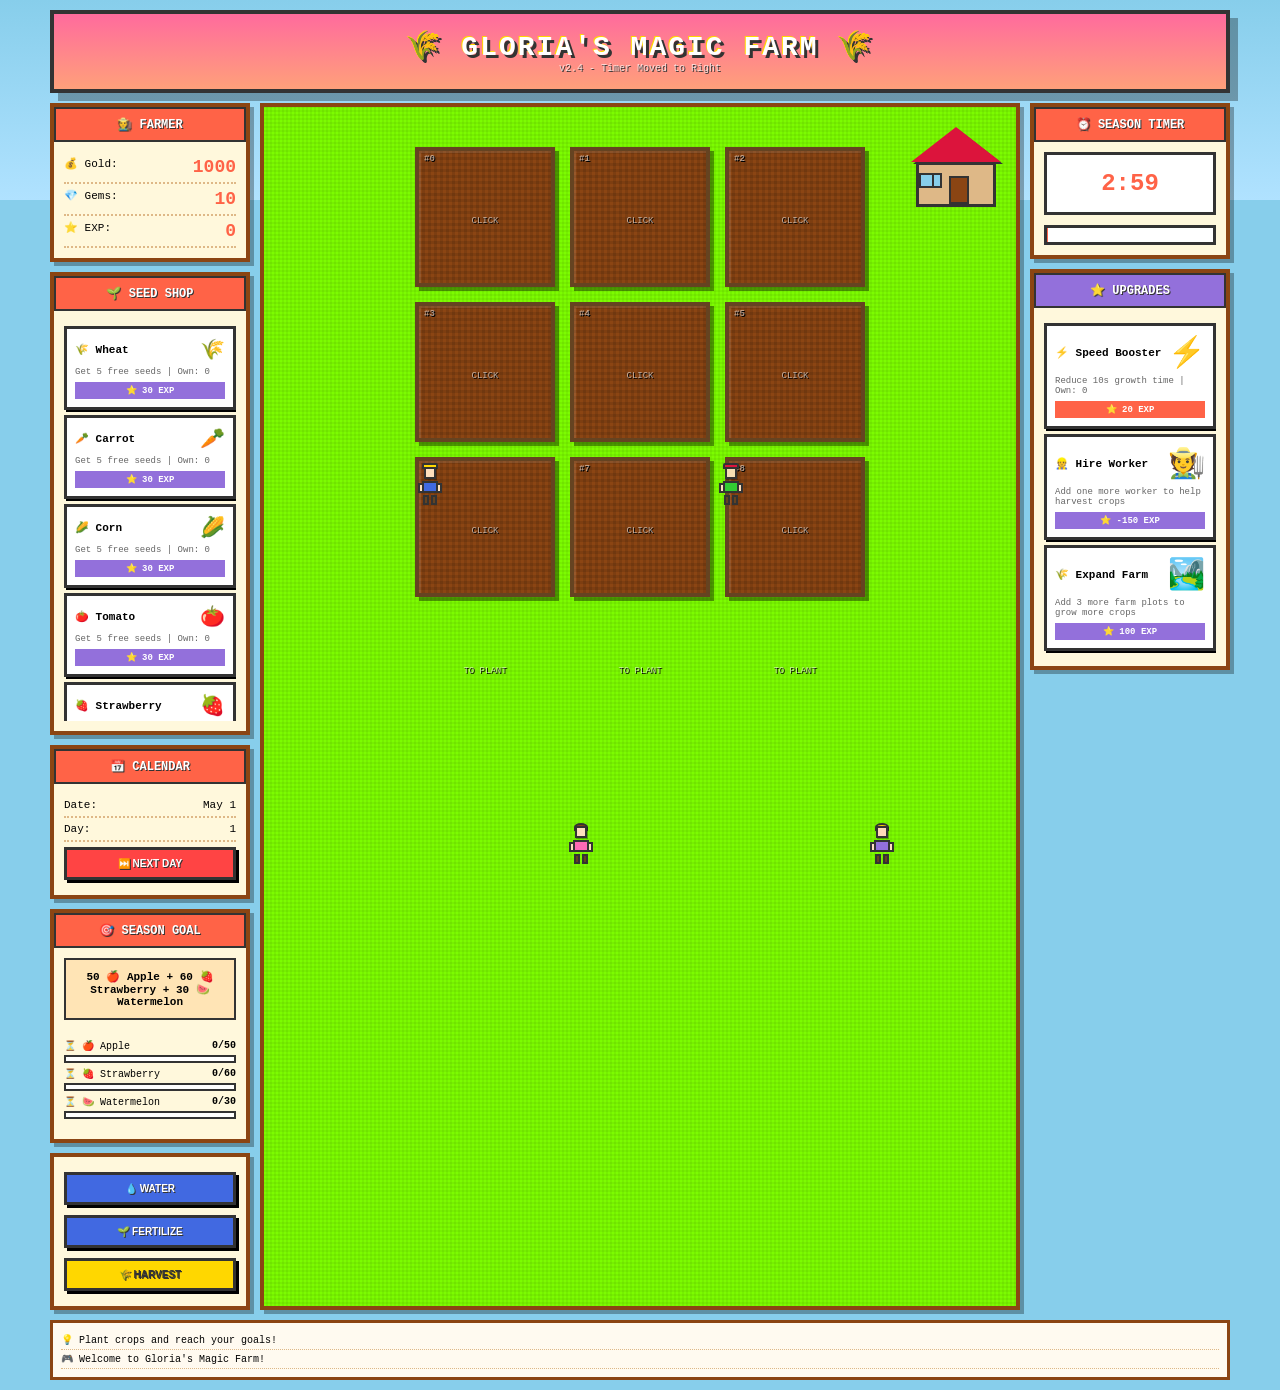
==== kairosoft-style-game.html @ 51089983 "Move Season Timer to right panel" ====
<!DOCTYPE html>
<html lang="en">
<head>
    <meta charset="UTF-8">
    <meta name="viewport" content="width=device-width, initial-scale=1.0">
    <title>Gloria's Magic Farm - Kairosoft Style</title>
    <style>
        * { margin: 0; padding: 0; box-sizing: border-box; }

        body {
            font-family: 'Courier New', monospace;
            background: #87CEEB;
            overflow: hidden;
            image-rendering: pixelated;
            image-rendering: -moz-crisp-edges;
            image-rendering: crisp-edges;
        }

        /* Sky with clouds */
        #sky {
            position: fixed;
            top: 0;
            left: 0;
            width: 100%;
            height: 200px;
            background: linear-gradient(to bottom, #87CEEB 0%, #B0E2FF 100%);
            z-index: -1;
        }

        .cloud {
            position: absolute;
            background: white;
            border-radius: 100px;
            opacity: 0.8;
            animation: float 30s infinite linear;
        }

        .cloud::before, .cloud::after {
            content: '';
            position: absolute;
            background: white;
            border-radius: 100px;
        }

        .cloud1 { width: 80px; height: 30px; top: 30px; left: -100px; }
        .cloud1::before { width: 40px; height: 40px; top: -15px; left: 20px; }
        .cloud1::after { width: 50px; height: 35px; top: -10px; right: 10px; }

        .cloud2 { width: 100px; height: 35px; top: 80px; left: -150px; animation-delay: -15s; }
        .cloud2::before { width: 50px; height: 45px; top: -18px; left: 25px; }
        .cloud2::after { width: 60px; height: 40px; top: -12px; right: 15px; }

        @keyframes float {
            0% { transform: translateX(0); }
            100% { transform: translateX(calc(100vw + 200px)); }
        }

        /* Main container */
        #game {
            max-width: 1200px;
            margin: 0 auto;
            padding: 10px;
            position: relative;
            z-index: 1;
        }

        /* Pixel art header */
        #header {
            background: linear-gradient(to bottom, #FF6B9D 0%, #FFA07A 100%);
            border: 4px solid #333;
            padding: 15px;
            text-align: center;
            box-shadow: 8px 8px 0 rgba(0,0,0,0.3);
            margin-bottom: 10px;
        }

        #header h1 {
            color: white;
            text-shadow: 3px 3px 0 #333, -1px -1px 0 #FFD700;
            font-size: 28px;
            letter-spacing: 2px;
            animation: bounce 2s infinite;
        }

        .version {
            font-size: 10px;
            color: rgba(255,255,255,0.7);
            text-shadow: 1px 1px 0 #333;
        }

        @keyframes bounce {
            0%, 100% { transform: translateY(0); }
            50% { transform: translateY(-5px); }
        }

        /* Main game area */
        #main-area {
            display: grid;
            grid-template-columns: 200px 1fr 200px;
            gap: 10px;
        }

        /* Panels */
        .panel {
            background: #FFF8DC;
            border: 4px solid #8B4513;
            padding: 10px;
            box-shadow: 4px 4px 0 rgba(0,0,0,0.3);
        }

        .panel-title {
            background: #FF6347;
            color: white;
            padding: 8px;
            text-align: center;
            font-weight: bold;
            font-size: 12px;
            border: 2px solid #333;
            margin: -10px -10px 10px -10px;
            text-shadow: 1px 1px 0 #333;
        }

        .stat-line {
            display: flex;
            justify-content: space-between;
            padding: 5px 0;
            border-bottom: 2px dotted #DEB887;
            font-size: 11px;
        }

        .stat-value {
            font-weight: bold;
            color: #FF6347;
        }

        /* Buttons */
        .btn {
            width: 100%;
            padding: 8px;
            margin: 5px 0;
            background: #32CD32;
            border: 3px solid #333;
            color: white;
            font-weight: bold;
            font-size: 10px;
            cursor: pointer;
            box-shadow: 3px 3px 0 #000;
            text-shadow: 1px 1px 0 #333;
        }

        .btn:hover {
            transform: translate(-2px, -2px);
            box-shadow: 5px 5px 0 #000;
        }

        .btn:active {
            transform: translate(2px, 2px);
            box-shadow: 1px 1px 0 #000;
        }

        .btn-red { background: #FF4444; }
        .btn-blue { background: #4169E1; }
        .btn-yellow { background: #FFD700; color: #333; }

        /* Farm area with pixel grass */
        #farm-container {
            background: #7CFC00;
            background-image:
                repeating-linear-gradient(0deg, transparent, transparent 2px, rgba(0,0,0,0.05) 2px, rgba(0,0,0,0.05) 4px),
                repeating-linear-gradient(90deg, transparent, transparent 2px, rgba(0,0,0,0.05) 2px, rgba(0,0,0,0.05) 4px);
            padding: 20px;
            position: relative;
            min-height: 500px;
        }

        /* Farmhouse */
        #farmhouse {
            position: absolute;
            top: 20px;
            right: 20px;
            width: 80px;
            height: 80px;
        }

        .house-roof {
            width: 0;
            height: 0;
            border-left: 45px solid transparent;
            border-right: 45px solid transparent;
            border-bottom: 35px solid #DC143C;
            position: relative;
            left: -5px;
            filter: drop-shadow(2px 2px 0 #333);
        }

        .house-body {
            width: 80px;
            height: 45px;
            background: #DEB887;
            border: 3px solid #333;
            position: relative;
        }

        .house-door {
            width: 20px;
            height: 28px;
            background: #8B4513;
            border: 2px solid #333;
            position: absolute;
            bottom: 0;
            left: 30px;
        }

        .house-window {
            width: 15px;
            height: 15px;
            background: #87CEEB;
            border: 2px solid #333;
            position: absolute;
            top: 8px;
        }

        .house-window:first-of-type { left: 8px; }
        .house-window:last-of-type { right: 8px; }

        /* Character - Pixel art farmer */
        .character {
            position: absolute;
            width: 32px;
            height: 40px;
            transition: all 1.5s ease-in-out;
            z-index: 100;
        }

        .character-body {
            position: relative;
            width: 100%;
            height: 100%;
        }

        /* Head */
        .char-head {
            width: 12px;
            height: 12px;
            background: #FFE0BD;
            border: 2px solid #333;
            position: absolute;
            top: 0;
            left: 10px;
            box-shadow: 1px 1px 0 rgba(0,0,0,0.3);
        }

        /* Hat */
        .char-hat {
            width: 16px;
            height: 6px;
            border: 2px solid #333;
            position: absolute;
            top: -4px;
            left: 8px;
            border-radius: 2px 2px 0 0;
        }

        /* Hair for female characters */
        .char-hair {
            width: 14px;
            height: 8px;
            border: 2px solid #333;
            position: absolute;
            top: -3px;
            left: 9px;
            border-radius: 50% 50% 0 0;
        }

        /* Body */
        .char-torso {
            width: 16px;
            height: 12px;
            border: 2px solid #333;
            position: absolute;
            top: 14px;
            left: 8px;
        }

        /* Arms */
        .char-arm {
            width: 6px;
            height: 10px;
            background: #FFE0BD;
            border: 2px solid #333;
            position: absolute;
            top: 16px;
        }

        .char-arm.left { left: 4px; }
        .char-arm.right { right: 4px; }

        /* Legs */
        .char-leg {
            width: 6px;
            height: 10px;
            background: #654321;
            border: 2px solid #333;
            position: absolute;
            top: 28px;
        }

        .char-leg.left { left: 9px; }
        .char-leg.right { right: 9px; }

        /* Walking animation */
        @keyframes walk {
            0%, 100% { transform: translateY(0); }
            50% { transform: translateY(-2px); }
        }

        .character.walking .char-leg.left {
            animation: walk 0.4s infinite;
        }

        .character.walking .char-leg.right {
            animation: walk 0.4s infinite;
            animation-delay: 0.2s;
        }

        /* Emoji bubble */
        .emoji-bubble {
            position: absolute;
            top: -45px;
            left: 50%;
            transform: translateX(-50%) scale(0);
            background: white;
            border: 3px solid #333;
            border-radius: 50%;
            width: 40px;
            height: 40px;
            display: flex;
            align-items: center;
            justify-content: center;
            font-size: 24px;
            box-shadow: 3px 3px 0 rgba(0,0,0,0.3);
            opacity: 0;
            transition: all 0.3s;
            z-index: 101;
        }

        .emoji-bubble.show {
            transform: translateX(-50%) scale(1);
            opacity: 1;
        }

        /* Bubble tail */
        .emoji-bubble::after {
            content: '';
            position: absolute;
            bottom: -8px;
            left: 50%;
            transform: translateX(-50%);
            width: 0;
            height: 0;
            border-left: 6px solid transparent;
            border-right: 6px solid transparent;
            border-top: 10px solid white;
            filter: drop-shadow(1px 2px 0 #333);
        }

        /* Farm grid */
        #farm-grid {
            display: grid;
            grid-template-columns: repeat(3, 1fr);
            gap: 15px;
            max-width: 450px;
            margin: 0 auto;
            padding-top: 20px;
        }

        /* Plot - pixel art soil */
        .plot {
            width: 140px;
            height: 140px;
            background: #8B4513;
            background-image:
                repeating-linear-gradient(0deg, transparent, transparent 3px, rgba(0,0,0,0.1) 3px, rgba(0,0,0,0.1) 6px),
                repeating-linear-gradient(90deg, transparent, transparent 3px, rgba(0,0,0,0.1) 3px, rgba(0,0,0,0.1) 6px);
            border: 4px solid #654321;
            cursor: pointer;
            position: relative;
            transition: transform 0.2s;
            box-shadow: 4px 4px 0 rgba(0,0,0,0.4), inset 2px 2px 0 rgba(255,255,255,0.1);
        }

        .plot:hover {
            transform: scale(1.05);
            box-shadow: 6px 6px 0 rgba(0,0,0,0.4), inset 2px 2px 0 rgba(255,255,255,0.1);
        }

        .plot.growing {
            background: #6B8E23;
            background-image:
                repeating-linear-gradient(0deg, transparent, transparent 3px, rgba(0,0,0,0.1) 3px, rgba(0,0,0,0.1) 6px),
                repeating-linear-gradient(90deg, transparent, transparent 3px, rgba(0,0,0,0.1) 3px, rgba(0,0,0,0.1) 6px);
        }

        .plot.ready {
            background: #FFD700;
            animation: glow 1s infinite;
        }

        @keyframes glow {
            0%, 100% { box-shadow: 0 0 10px #FFD700, 4px 4px 0 rgba(0,0,0,0.4); }
            50% { box-shadow: 0 0 20px #FFD700, 4px 4px 0 rgba(0,0,0,0.4); }
        }

        .plot-id {
            position: absolute;
            top: 3px;
            left: 5px;
            font-size: 9px;
            color: rgba(255,255,255,0.5);
            font-weight: bold;
            text-shadow: 1px 1px 0 #000;
        }

        .crop {
            position: absolute;
            top: 50%;
            left: 50%;
            transform: translate(-50%, -50%);
            text-align: center;
        }

        .crop-icon {
            font-size: 50px;
            filter: drop-shadow(2px 2px 0 rgba(0,0,0,0.3));
            animation: grow 0.5s;
        }

        @keyframes grow {
            0% { transform: scale(0); }
            100% { transform: scale(1); }
        }

        .crop-name {
            font-size: 10px;
            font-weight: bold;
            color: white;
            text-shadow: 1px 1px 0 #000, -1px -1px 0 #000, 1px -1px 0 #000, -1px 1px 0 #000;
            margin-top: 5px;
        }

        .crop-status {
            font-size: 8px;
            background: rgba(0,0,0,0.7);
            color: white;
            padding: 2px 5px;
            border-radius: 3px;
            margin-top: 3px;
        }

        .timer {
            font-size: 12px;
            font-weight: bold;
            background: #FF6347;
            color: white;
            padding: 5px 8px;
            border-radius: 5px;
            border: 2px solid #333;
            margin-top: 5px;
            text-shadow: 1px 1px 0 #000;
        }

        .timer.ready {
            background: #32CD32;
            animation: pulse 1s infinite;
        }

        @keyframes pulse {
            0%, 100% { transform: scale(1); }
            50% { transform: scale(1.1); }
        }

        .empty-plot {
            font-size: 9px;
            color: rgba(255,255,255,0.6);
            text-align: center;
            line-height: 140px;
            text-shadow: 1px 1px 0 #000;
        }

        /* Shop */
        .shop-item {
            background: white;
            border: 3px solid #333;
            padding: 8px;
            margin: 5px 0;
            cursor: pointer;
            box-shadow: 2px 2px 0 #000;
        }

        .shop-item:hover {
            background: #FFFACD;
            transform: translateX(3px);
        }

        .shop-header {
            display: flex;
            justify-content: space-between;
            align-items: center;
            margin-bottom: 5px;
        }

        .shop-name {
            font-weight: bold;
            font-size: 11px;
        }

        .shop-icon {
            font-size: 20px;
        }

        .shop-info {
            font-size: 9px;
            color: #666;
        }

        .shop-price {
            background: #FF4444;
            color: white;
            padding: 3px 5px;
            text-align: center;
            font-weight: bold;
            font-size: 9px;
            margin-top: 5px;
        }

        /* Progress bar */
        .progress-container {
            margin: 10px 0;
        }

        .progress-bar {
            height: 20px;
            background: white;
            border: 3px solid #333;
            position: relative;
            overflow: hidden;
        }

        .progress-fill {
            height: 100%;
            background: repeating-linear-gradient(
                45deg,
                #32CD32,
                #32CD32 10px,
                #228B22 10px,
                #228B22 20px
            );
            transition: width 0.5s;
            display: flex;
            align-items: center;
            justify-content: center;
            color: white;
            font-weight: bold;
            font-size: 10px;
            text-shadow: 1px 1px 0 #000;
        }

        /* Log */
        #log {
            max-height: 100px;
            overflow-y: auto;
            background: #FFFAF0;
            border: 3px solid #8B4513;
            padding: 8px;
            margin-top: 10px;
            font-size: 10px;
        }

        .log-entry {
            padding: 3px 0;
            border-bottom: 1px dotted #DEB887;
        }

        /* Modal */
        .modal {
            display: none;
            position: fixed;
            top: 0;
            left: 0;
            width: 100%;
            height: 100%;
            background: rgba(0,0,0,0.7);
            z-index: 1000;
        }

        .modal-content {
            position: absolute;
            top: 50%;
            left: 50%;
            transform: translate(-50%, -50%);
            background: #FFF8DC;
            border: 5px solid #333;
            padding: 20px;
            max-width: 400px;
            box-shadow: 10px 10px 0 rgba(0,0,0,0.5);
        }

        .modal-header {
            background: #FF6347;
            color: white;
            padding: 10px;
            text-align: center;
            font-weight: bold;
            border: 2px solid #333;
            margin: -20px -20px 15px -20px;
        }

        .close {
            float: right;
            font-size: 24px;
            font-weight: bold;
            cursor: pointer;
            color: white;
        }

        @media (max-width: 1000px) {
            #main-area { grid-template-columns: 1fr; }
            .plot { width: 100px; height: 100px; }
        }

        /* Season Summary Modal */
        #season-summary {
            display: none;
            position: fixed;
            top: 0;
            left: 0;
            width: 100%;
            height: 100%;
            background: rgba(0, 0, 0, 0.9);
            z-index: 2000;
            justify-content: center;
            align-items: center;
        }

        #season-summary.show {
            display: flex;
        }

        .summary-content {
            background: linear-gradient(135deg, #667eea 0%, #764ba2 100%);
            border: 6px solid #FFD700;
            border-radius: 20px;
            padding: 40px;
            max-width: 600px;
            width: 90%;
            box-shadow: 0 20px 60px rgba(0,0,0,0.5);
            animation: slideIn 0.5s ease-out;
        }

        @keyframes slideIn {
            from { transform: translateY(-100px); opacity: 0; }
            to { transform: translateY(0); opacity: 1; }
        }

        .summary-title {
            text-align: center;
            font-size: 32px;
            font-weight: bold;
            color: #FFD700;
            margin-bottom: 20px;
            text-shadow: 3px 3px 0 #000;
            animation: bounce 1s infinite;
        }

        .celebration {
            display: flex;
            justify-content: center;
            align-items: flex-end;
            gap: 80px;
            margin: 30px 0;
            position: relative;
        }

        /* Pixel art workers high-fiving */
        .worker {
            position: relative;
            width: 60px;
            height: 80px;
        }

        .worker-head {
            width: 24px;
            height: 24px;
            background: #FFE0BD;
            border: 3px solid #333;
            position: absolute;
            top: 0;
            left: 18px;
            box-shadow: 2px 2px 0 rgba(0,0,0,0.3);
        }

        .worker-hat {
            width: 30px;
            height: 12px;
            border: 3px solid #333;
            position: absolute;
            top: -8px;
            left: 15px;
            border-radius: 3px 3px 0 0;
        }

        .worker.left .worker-hat { background: #4169E1; }
        .worker.right .worker-hat { background: #FF69B4; }

        .worker-body {
            width: 30px;
            height: 24px;
            border: 3px solid #333;
            position: absolute;
            top: 27px;
            left: 15px;
        }

        .worker.left .worker-body { background: #4169E1; }
        .worker.right .worker-body { background: #FF69B4; }

        .worker-arm {
            width: 12px;
            height: 20px;
            background: #FFE0BD;
            border: 3px solid #333;
            position: absolute;
            top: 30px;
        }

        .worker.left .worker-arm {
            left: 45px;
            transform: rotate(-45deg);
            transform-origin: top left;
        }

        .worker.right .worker-arm {
            right: 45px;
            transform: rotate(45deg);
            transform-origin: top right;
        }

        .worker-hand {
            width: 15px;
            height: 15px;
            background: #FFE0BD;
            border: 3px solid #333;
            border-radius: 50%;
            position: absolute;
            top: 20px;
        }

        .worker.left .worker-hand { right: -5px; }
        .worker.right .worker-hand { left: -5px; }

        .worker-legs {
            width: 12px;
            height: 20px;
            background: #654321;
            border: 3px solid #333;
            position: absolute;
            top: 54px;
        }

        .worker.left .worker-legs:nth-of-type(2) { left: 18px; }
        .worker.left .worker-legs:nth-of-type(3) { left: 30px; }
        .worker.right .worker-legs:nth-of-type(2) { right: 18px; }
        .worker.right .worker-legs:nth-of-type(3) { right: 30px; }

        /* High-five spark */
        .highfive-spark {
            position: absolute;
            top: 15px;
            left: 50%;
            transform: translateX(-50%);
            font-size: 40px;
            animation: sparkle 0.5s infinite;
        }

        @keyframes sparkle {
            0%, 100% { transform: translateX(-50%) scale(1); opacity: 1; }
            50% { transform: translateX(-50%) scale(1.3); opacity: 0.7; }
        }

        .summary-stats {
            background: rgba(255, 255, 255, 0.95);
            border: 4px solid #333;
            border-radius: 10px;
            padding: 20px;
            margin: 20px 0;
        }

        .stat-item {
            display: flex;
            justify-content: space-between;
            align-items: center;
            padding: 10px;
            margin: 5px 0;
            background: #FFF8DC;
            border: 3px solid #333;
            border-radius: 5px;
            font-weight: bold;
        }

        .stat-label {
            font-size: 14px;
            color: #333;
        }

        .stat-value {
            font-size: 18px;
            color: #FF6347;
        }

        .rest-timer {
            text-align: center;
            font-size: 24px;
            font-weight: bold;
            color: #FFD700;
            margin-top: 20px;
            text-shadow: 2px 2px 0 #000;
        }

        .continue-btn {
            width: 100%;
            padding: 15px;
            margin-top: 20px;
            background: linear-gradient(to bottom, #32CD32, #228B22);
            border: 4px solid #333;
            border-radius: 10px;
            color: white;
            font-size: 18px;
            font-weight: bold;
            cursor: pointer;
            text-shadow: 2px 2px 0 #000;
            box-shadow: 0 5px 0 #000;
        }

        .continue-btn:hover {
            transform: translateY(-2px);
            box-shadow: 0 7px 0 #000;
        }

        .continue-btn:active {
            transform: translateY(2px);
            box-shadow: 0 3px 0 #000;
        }
    </style>
</head>
<body>
    <div id="sky">
        <div class="cloud cloud1"></div>
        <div class="cloud cloud2"></div>
    </div>

    <div id="game">
        <div id="header">
            <h1>🌾 GLORIA'S MAGIC FARM 🌾</h1>
            <div class="version">v2.4 - Timer Moved to Right</div>
        </div>

        <div id="main-area">
            <!-- Left Panel -->
            <div>
                <div class="panel">
                    <div class="panel-title">🧑‍🌾 FARMER</div>
                    <div class="stat-line">
                        <span>💰 Gold:</span>
                        <span class="stat-value" id="gold">1000</span>
                    </div>
                    <div class="stat-line">
                        <span>💎 Gems:</span>
                        <span class="stat-value" id="gems">10</span>
                    </div>
                    <div class="stat-line">
                        <span>⭐ EXP:</span>
                        <span class="stat-value" id="exp">0</span>
                    </div>
                </div>

                <div class="panel" style="margin-top:10px;">
                    <div class="panel-title">🌱 SEED SHOP</div>
                    <div id="seed-shop" style="max-height:400px;overflow-y:auto;"></div>
                </div>

                <div class="panel" style="margin-top:10px;">
                    <div class="panel-title">📅 CALENDAR</div>
                    <div class="stat-line">
                        <span>Date:</span>
                        <span id="date">May 1</span>
                    </div>
                    <div class="stat-line">
                        <span>Day:</span>
                        <span id="day">1</span>
                    </div>
                    <button class="btn btn-red" onclick="game.nextDay()">⏭️ NEXT DAY</button>
                </div>

                <div class="panel" style="margin-top:10px;">
                    <div class="panel-title">🎯 SEASON GOAL</div>
                    <div id="goal-text" style="text-align:center;padding:10px;font-weight:bold;font-size:11px;background:#FFE4B5;border:2px solid #333;margin-bottom:10px;">
                        Loading...
                    </div>
                    <div id="progress-details" style="padding:5px 0;">
                        <!-- Progress bars will be inserted here -->
                    </div>
                </div>

                <div class="panel" style="margin-top:10px;">
                    <button class="btn btn-blue" onclick="game.waterAll()">💧 WATER</button>
                    <button class="btn btn-blue" onclick="game.fertAll()">🌱 FERTILIZE</button>
                    <button class="btn btn-yellow" onclick="game.harvestAll()">🌾 HARVEST</button>
                </div>
            </div>

            <!-- Farm Area -->
            <div class="panel" id="farm-container">
                <div id="farmhouse">
                    <div class="house-roof"></div>
                    <div class="house-body">
                        <div class="house-window"></div>
                        <div class="house-window"></div>
                        <div class="house-door"></div>
                    </div>
                </div>

                <!-- Characters (4 farmers) -->
                <div id="characters-container"></div>

                <div id="farm-grid"></div>
            </div>

            <!-- Right Panel - Timer & Upgrades -->
            <div>
                <div class="panel">
                    <div class="panel-title">⏰ SEASON TIMER</div>
                    <div style="text-align:center;padding:15px;font-size:24px;font-weight:bold;color:#FF6347;background:white;border:3px solid #333;margin-bottom:10px;">
                        <span id="season-timer">3:00</span>
                    </div>
                    <div class="progress-bar">
                        <div class="progress-fill" id="season-progress-bar" style="width:0%;background:#FF6347;"></div>
                    </div>
                </div>

                <div class="panel" style="margin-top:10px;">
                    <div class="panel-title" style="background:#9370DB;">⭐ UPGRADES</div>
                    <div id="shop" style="max-height:600px;overflow-y:auto;"></div>
                </div>
            </div>
        </div>

        <div id="log"></div>
    </div>

    <!-- Modal -->
    <div id="modal" class="modal">
        <div class="modal-content">
            <div class="modal-header">
                <span class="close" onclick="closeModal()">&times;</span>
                <span id="modal-title">PLOT</span>
            </div>
            <div id="modal-body"></div>
        </div>
    </div>

    <!-- Season Summary -->
    <div id="season-summary">
        <div class="summary-content">
            <div class="summary-title" id="summary-title">🎉 SEASON COMPLETE! 🎉</div>

            <div class="celebration">
                <!-- Left Worker -->
                <div class="worker left">
                    <div class="worker-hat"></div>
                    <div class="worker-head"></div>
                    <div class="worker-body"></div>
                    <div class="worker-arm">
                        <div class="worker-hand"></div>
                    </div>
                    <div class="worker-legs"></div>
                    <div class="worker-legs"></div>
                </div>

                <!-- High-five spark -->
                <div class="highfive-spark">✨</div>

                <!-- Right Worker -->
                <div class="worker right">
                    <div class="worker-hat"></div>
                    <div class="worker-head"></div>
                    <div class="worker-body"></div>
                    <div class="worker-arm">
                        <div class="worker-hand"></div>
                    </div>
                    <div class="worker-legs"></div>
                    <div class="worker-legs"></div>
                </div>
            </div>

            <div class="summary-stats" id="summary-stats">
                <!-- Stats will be inserted here -->
            </div>

            <div class="rest-timer" id="rest-timer">
                Next season starts in: 30s
            </div>

            <button class="continue-btn" onclick="game.skipRest()">
                ⏩ START NEXT SEASON NOW
            </button>
        </div>
    </div>

    <script>
// Crops: type can be 'grain' (10s) or 'fruit' (15s)
const CROPS={
    Wheat:{name:"Wheat",icon:"🌾",price:10,time:10,yield:30,sell:5,type:"grain"},
    Carrot:{name:"Carrot",icon:"🥕",price:15,time:10,yield:20,sell:8,type:"grain"},
    Corn:{name:"Corn",icon:"🌽",price:20,time:10,yield:25,sell:10,type:"grain"},
    Tomato:{name:"Tomato",icon:"🍅",price:30,time:15,yield:10,sell:15,type:"fruit"},
    Strawberry:{name:"Strawberry",icon:"🍓",price:50,time:15,yield:15,sell:20,type:"fruit"},
    Watermelon:{name:"Watermelon",icon:"🍉",price:80,time:15,yield:8,sell:30,type:"fruit"},
    Apple:{name:"Apple",icon:"🍎",price:60,time:15,yield:12,sell:25,type:"fruit"},
    Pumpkin:{name:"Pumpkin",icon:"🎃",price:100,time:15,yield:5,sell:40,type:"fruit"}
};

const EMOJIS = ['😊', '🤔', '😴', '💪', '❤️', '💰', '🌾', '💦', '🎉', '✨', '🌟', '🌈'];

// Character configurations: [name, gender, shirt color, hat/hair color, hat/hair type]
const CHARACTERS = [
    {name: 'Tom', gender: 'male', shirt: '#4169E1', hat: '#FFD700', skin: '#FFE0BD'},
    {name: 'Lisa', gender: 'female', shirt: '#FF69B4', hair: '#8B4513', skin: '#FFE0BD'},
    {name: 'Bob', gender: 'male', shirt: '#32CD32', hat: '#DC143C', skin: '#F5DEB3'},
    {name: 'Anna', gender: 'female', shirt: '#9370DB', hair: '#FFD700', skin: '#FFDAB9'}
];

// Season goals - multi-crop combinations
const SEASON_GOALS = [
    // Easy goals (1-2 crops)
    {
        requirements: [
            {crop: 'Wheat', amount: 100}
        ],
        reward_gold: 500, reward_gems: 5
    },
    {
        requirements: [
            {crop: 'Carrot', amount: 80},
            {crop: 'Wheat', amount: 30}
        ],
        reward_gold: 700, reward_gems: 7
    },
    {
        requirements: [
            {crop: 'Tomato', amount: 50},
            {crop: 'Carrot', amount: 40}
        ],
        reward_gold: 800, reward_gems: 8
    },
    // Medium goals (2-3 crops)
    {
        requirements: [
            {crop: 'Wheat', amount: 50},
            {crop: 'Carrot', amount: 50},
            {crop: 'Corn', amount: 40}
        ],
        reward_gold: 900, reward_gems: 9
    },
    {
        requirements: [
            {crop: 'Carrot', amount: 50},
            {crop: 'Wheat', amount: 100},
            {crop: 'Apple', amount: 40}
        ],
        reward_gold: 1200, reward_gems: 12
    },
    {
        requirements: [
            {crop: 'Tomato', amount: 60},
            {crop: 'Strawberry', amount: 50}
        ],
        reward_gold: 1100, reward_gems: 11
    },
    // Hard goals (3-4 crops)
    {
        requirements: [
            {crop: 'Wheat', amount: 80},
            {crop: 'Carrot', amount: 60},
            {crop: 'Tomato', amount: 40},
            {crop: 'Corn', amount: 50}
        ],
        reward_gold: 1500, reward_gems: 15
    },
    {
        requirements: [
            {crop: 'Apple', amount: 50},
            {crop: 'Strawberry', amount: 60},
            {crop: 'Watermelon', amount: 30}
        ],
        reward_gold: 1800, reward_gems: 18
    },
    {
        requirements: [
            {crop: 'Corn', amount: 70},
            {crop: 'Tomato', amount: 50},
            {crop: 'Pumpkin', amount: 20}
        ],
        reward_gold: 1400, reward_gems: 14
    },
    {
        requirements: [
            {crop: 'Wheat', amount: 120},
            {crop: 'Carrot', amount: 80},
            {crop: 'Apple', amount: 60},
            {crop: 'Strawberry', amount: 40}
        ],
        reward_gold: 2000, reward_gems: 20
    }
];

const SEASON_TIME = 180; // 3 minutes in seconds

class Game{
    constructor(){
        this.gold=1000;this.gems=10;this.fame=50;this.exp=0;
        this.date=new Date(2024,4,1);this.day=1;
        this.plots=Array(9).fill().map((_,i)=>({id:i,crop:null,timer:null,remaining:0}));
        this.maxPlots=9;
        this.harvested={};
        this.plantedTypes=new Set();
        this.seasonStartGold=1000;
        this.seasonGoldEarned=0;
        this.characters=[];
        this.seasonTime=SEASON_TIME;
        this.seasonRemaining=SEASON_TIME;
        this.currentGoal=this.selectRandomGoal();
        this.isResting=false;
        this.restRemaining=30;
        this.seasonNumber=1;
        this.seedInventory={};
        this.speedBoosters=0;
        this.init();
    }
    selectRandomGoal(){
        const goal=SEASON_GOALS[Math.floor(Math.random()*SEASON_GOALS.length)];
        return JSON.parse(JSON.stringify(goal)); // Deep copy
    }

    startSeasonTimer(){
        this.seasonTimer=setInterval(()=>{
            this.seasonRemaining--;
            this.updateSeasonDisplay();
            if(this.seasonRemaining<=0){
                this.endSeason();
            }
        },1000);
    }

    updateSeasonDisplay(){
        const minutes=Math.floor(this.seasonRemaining/60);
        const seconds=this.seasonRemaining%60;
        const timeStr=minutes+':'+(seconds<10?'0':'')+seconds;
        document.getElementById('season-timer').textContent=timeStr;

        const progress=(1-(this.seasonRemaining/this.seasonTime))*100;
        const bar=document.getElementById('season-progress-bar');
        if(bar)bar.style.width=progress+'%';
    }

    init(){
        const g=document.getElementById('farm-grid');
        for(let i=0;i<9;i++){
            const p=document.createElement('div');
            p.className='plot';
            p.id='plot-'+i;
            p.innerHTML='<div class="plot-id">#'+i+'</div><div class="empty-plot">CLICK<br>TO PLANT</div>';
            p.onclick=()=>this.showModal(i);
            g.appendChild(p);
        }
        this.renderShop();
        this.renderSeedShop();
        this.createCharacters();
        this.render();
        this.startCharacterMovement();
        this.startSeasonTimer();
    }

    createCharacters() {
        const container = document.getElementById('characters-container');
        CHARACTERS.forEach((config, i) => {
            const char = document.createElement('div');
            char.className = 'character';
            char.id = 'character-' + i;

            const headStyle = config.gender === 'female' ? `background: ${config.skin}` : `background: ${config.skin}`;
            const topHead = config.gender === 'female'
                ? `<div class="char-hair" style="background: ${config.hair}"></div>`
                : `<div class="char-hat" style="background: ${config.hat}"></div>`;

            char.innerHTML = `
                <div class="emoji-bubble"></div>
                <div class="character-body">
                    ${topHead}
                    <div class="char-head" style="${headStyle}"></div>
                    <div class="char-torso" style="background: ${config.shirt}"></div>
                    <div class="char-arm left"></div>
                    <div class="char-arm right"></div>
                    <div class="char-leg left"></div>
                    <div class="char-leg right"></div>
                </div>
            `;

            // Random starting position
            char.style.left = (20 + i * 20) + '%';
            char.style.top = (30 + (i % 2) * 30) + '%';

            container.appendChild(char);

            this.characters.push({
                id: i,
                element: char,
                x: 20 + i * 20,
                y: 30 + (i % 2) * 30,
                moving: false,
                busy: false,
                name: config.name
            });
        });
    }

    startCharacterMovement() {
        // Each character moves independently
        this.characters.forEach((char, i) => {
            setInterval(() => {
                if (!char.moving && !char.busy) {
                    this.moveCharacter(i);
                }
            }, 3000 + i * 1000);

            // Random emoji showing
            setInterval(() => {
                if (!char.moving && !char.busy && Math.random() > 0.6) {
                    this.showEmoji(i);
                }
            }, 4000 + i * 1500);
        });

        // Check for ready crops every second
        setInterval(() => this.checkReadyCrops(), 1000);
    }

    moveCharacter(charIndex) {
        const char = this.characters[charIndex];
        const elem = char.element;

        const maxX = 80;
        const maxY = 80;
        const minX = 10;
        const minY = 20;

        const newX = Math.random() * (maxX - minX) + minX;
        const newY = Math.random() * (maxY - minY) + minY;

        char.x = newX;
        char.y = newY;
        char.moving = true;

        elem.classList.add('walking');
        elem.style.left = newX + '%';
        elem.style.top = newY + '%';

        setTimeout(() => {
            elem.classList.remove('walking');
            char.moving = false;
        }, 1500);
    }

    showEmoji(charIndex, emoji = null) {
        const char = this.characters[charIndex];
        const bubble = char.element.querySelector('.emoji-bubble');
        const selectedEmoji = emoji || EMOJIS[Math.floor(Math.random() * EMOJIS.length)];

        bubble.textContent = selectedEmoji;
        bubble.classList.add('show');

        setTimeout(() => {
            bubble.classList.remove('show');
        }, 2000);
    }

    checkReadyCrops() {
        this.plots.forEach((plot, i) => {
            if (plot.crop && !plot.crop.harvesting && plot.remaining <= 0 && !plot.readyNotified) {
                plot.readyNotified = true;
                // Find an available character to harvest
                const availableChar = this.characters.find(c => !c.busy);
                if (availableChar) {
                    this.autoHarvest(i, this.characters.indexOf(availableChar));
                }
            }
        });
    }

    autoHarvest(plotId, charIndex) {
        const plot = this.plots[plotId];
        const char = this.characters[charIndex];

        if (!plot.crop || plot.crop.harvesting) return;

        plot.crop.harvesting = true;
        char.busy = true;

        // Move character to plot
        const plotElem = document.getElementById('plot-' + plotId);
        const rect = plotElem.getBoundingClientRect();
        const containerRect = document.getElementById('farm-container').getBoundingClientRect();

        const targetX = ((rect.left - containerRect.left) / containerRect.width) * 100;
        const targetY = ((rect.top - containerRect.top) / containerRect.height) * 100;

        char.x = targetX;
        char.y = targetY;
        char.moving = true;
        char.element.classList.add('walking');
        char.element.style.left = targetX + '%';
        char.element.style.top = targetY + '%';

        // After arrival, harvest
        setTimeout(() => {
            char.element.classList.remove('walking');
            char.moving = false;
            this.showEmoji(charIndex, '🌾');

            // Perform harvest after 1 second
            setTimeout(() => {
                this.harvest(plotId);
                char.busy = false;
                this.showEmoji(charIndex, '💰');
            }, 1000);
        }, 1500);
    }
    plant(name,pid){
        const c=CROPS[name];
        const p=this.plots[pid];
        if(p.crop)return alert('Plot occupied!');

        // Check if has seeds in inventory first
        if(this.seedInventory && this.seedInventory[name]>0){
            this.seedInventory[name]--;
            this.log('🌱 Used 1 '+name+' seed from inventory');
        }else{
            // Pay with gold
            if(this.gold<c.price)return alert('Not enough gold!');
            this.gold-=c.price;
        }

        p.crop={
            name:c.name,
            icon:c.icon,
            time:c.time,
            yield:c.yield,
            sell:c.sell,
            type:c.type,
            harvesting:false
        };
        p.remaining = c.time;
        p.readyNotified = false;

        // Track planted types for variety goal
        this.plantedTypes.add(name);

        this.log('✅ Planted '+c.name);

        // Find a random character to show planting emoji
        const randomChar = Math.floor(Math.random() * this.characters.length);
        this.showEmoji(randomChar, '🌱');

        // Start countdown timer
        if(p.timer) clearInterval(p.timer);
        p.timer = setInterval(() => {
            p.remaining--;
            if(p.remaining <= 0) {
                clearInterval(p.timer);
                p.timer = null;
            }
            this.render();
        }, 1000);

        this.render();
        closeModal();
    }
    harvest(pid){
        const p=this.plots[pid];
        if(!p.crop || p.remaining > 0) return;
        const c=p.crop;
        const amt=c.yield;
        const val=amt*c.sell;
        this.harvested[c.name]=(this.harvested[c.name]||0)+amt;
        this.gold+=val;
        this.seasonGoldEarned+=val;
        this.log('🌾 Harvested '+amt+' '+c.name+' (+'+val+'g)');

        // Clear plot
        if(p.timer) clearInterval(p.timer);
        p.crop=null;
        p.remaining=0;
        p.readyNotified=false;
        this.render();
    }
    waterAll(){
        this.log('💧 Watered all');
        const randomChar = Math.floor(Math.random() * this.characters.length);
        this.showEmoji(randomChar, '💦');
    }
    fertAll(){
        this.log('🌱 Fertilized all');
        const randomChar = Math.floor(Math.random() * this.characters.length);
        this.showEmoji(randomChar, '🌱');
    }
    harvestAll(){
        let n=0;
        this.plots.forEach((_,i)=>{
            const p=this.plots[i];
            if(p.crop && p.remaining <= 0 && !p.crop.harvesting){
                const availableChar = this.characters.find(c => !c.busy);
                if (availableChar) {
                    this.autoHarvest(i, this.characters.indexOf(availableChar));
                    n++;
                }
            }
        });
        if(n){
            this.log('🎉 Harvesting '+n+' plots');
        }
    }
    getGoalProgress(){
        const goal=this.currentGoal;
        // Return array of progress for each requirement
        return goal.requirements.map(req => ({
            crop: req.crop,
            current: this.harvested[req.crop] || 0,
            target: req.amount,
            completed: (this.harvested[req.crop] || 0) >= req.amount
        }));
    }

    isGoalComplete(){
        const progress = this.getGoalProgress();
        return progress.every(p => p.completed);
    }

    getGoalDescription(){
        const goal = this.currentGoal;
        return goal.requirements.map(req =>
            `${req.amount} ${CROPS[req.crop].icon} ${req.crop}`
        ).join(' + ');
    }

    endSeason(){
        clearInterval(this.seasonTimer);
        const progress=this.getGoalProgress();
        const goal=this.currentGoal;
        const success=this.isGoalComplete();

        // Show summary modal
        this.showSeasonSummary(success, progress, goal);

        if(success){
            this.gold+=goal.reward_gold;
            this.gems+=goal.reward_gems;
            // Award EXP based on goal difficulty
            const expReward=Math.floor(goal.reward_gold/10);
            this.exp+=expReward;
            this.showEmoji(0,'🎉');
            this.log('🎉 Season '+this.seasonNumber+' completed! +'+expReward+' EXP');
        }else{
            this.showEmoji(0,'😢');
            this.log('💔 Season '+this.seasonNumber+' failed');
        }

        // Start 30 second rest period
        this.isResting=true;
        this.restRemaining=30;
        this.startRestTimer();
    }

    showSeasonSummary(success, progress, goal){
        const modal=document.getElementById('season-summary');
        const title=document.getElementById('summary-title');
        const stats=document.getElementById('summary-stats');

        // Set title
        title.textContent=success?'🎉 SEASON '+this.seasonNumber+' SUCCESS! 🎉':'💔 SEASON '+this.seasonNumber+' INCOMPLETE 💔';
        title.style.color=success?'#FFD700':'#FF6347';

        // Build stats HTML
        let statsHtml='';

        // Goal progress
        statsHtml+='<h3 style="text-align:center;margin-bottom:15px;color:#333;">📊 Goal Progress</h3>';
        progress.forEach(p=>{
            const icon=p.completed?'✅':'❌';
            const color=p.completed?'#32CD32':'#FF6347';
            statsHtml+=`<div class="stat-item">
                <span class="stat-label">${icon} ${CROPS[p.crop].icon} ${p.crop}</span>
                <span class="stat-value" style="color:${color}">${p.current}/${p.target}</span>
            </div>`;
        });

        // Rewards
        if(success){
            const expReward=Math.floor(goal.reward_gold/10);
            statsHtml+='<h3 style="text-align:center;margin:15px 0;color:#333;">🎁 Rewards</h3>';
            statsHtml+=`<div class="stat-item">
                <span class="stat-label">💰 Gold Earned</span>
                <span class="stat-value" style="color:#FFD700">+${goal.reward_gold}</span>
            </div>`;
            statsHtml+=`<div class="stat-item">
                <span class="stat-label">💎 Gems Earned</span>
                <span class="stat-value" style="color:#00CED1">+${goal.reward_gems}</span>
            </div>`;
            statsHtml+=`<div class="stat-item">
                <span class="stat-label">⭐ EXP Earned</span>
                <span class="stat-value" style="color:#9370DB">+${expReward}</span>
            </div>`;
        }

        // Season statistics
        statsHtml+='<h3 style="text-align:center;margin:15px 0;color:#333;">📈 Season Statistics</h3>';
        const totalHarvested=Object.values(this.harvested).reduce((a,b)=>a+b,0);
        statsHtml+=`<div class="stat-item">
            <span class="stat-label">🌾 Total Harvested</span>
            <span class="stat-value">${totalHarvested}</span>
        </div>`;
        statsHtml+=`<div class="stat-item">
            <span class="stat-label">💰 Gold This Season</span>
            <span class="stat-value">+${this.seasonGoldEarned}g</span>
        </div>`;
        statsHtml+=`<div class="stat-item">
            <span class="stat-label">🌱 Crop Types Planted</span>
            <span class="stat-value">${this.plantedTypes.size}</span>
        </div>`;

        stats.innerHTML=statsHtml;

        // Show modal
        modal.classList.add('show');
    }

    startRestTimer(){
        this.restTimer=setInterval(()=>{
            this.restRemaining--;
            document.getElementById('rest-timer').textContent=
                'Next season starts in: '+this.restRemaining+'s';

            if(this.restRemaining<=0){
                this.startNextSeason();
            }
        },1000);
    }

    skipRest(){
        if(!this.isResting)return;
        clearInterval(this.restTimer);
        this.startNextSeason();
    }

    startNextSeason(){
        clearInterval(this.restTimer);
        this.isResting=false;

        // Hide summary modal
        document.getElementById('season-summary').classList.remove('show');

        // Reset for new season
        this.seasonNumber++;
        this.harvested={};
        this.plantedTypes=new Set();
        this.seasonGoldEarned=0;
        this.seasonStartGold=this.gold;
        this.seasonRemaining=SEASON_TIME;
        this.restRemaining=30;
        this.currentGoal=this.selectRandomGoal();

        this.render();
        this.startSeasonTimer();

        this.log('🌟 Season '+this.seasonNumber+' started!');
    }

    nextDay(){
        this.date=new Date(this.date.getTime()+86400000);
        this.day++;
        this.log('📅 Day '+this.day);
        this.render();
    }
    buyWorker(){
        const cost=50*(this.characters.length-3);
        if(this.exp<cost){
            alert('Not enough EXP! Need '+cost+' EXP');
            return;
        }

        this.exp-=cost;

        // Create new worker with random appearance
        const colors=[
            {shirt:'#FF6347',hat:'#FFD700',gender:'male'},
            {shirt:'#32CD32',hat:'#FF69B4',gender:'female'},
            {shirt:'#FFA500',hat:'#8B4513',gender:'male'},
            {shirt:'#00CED1',hat:'#9370DB',gender:'female'}
        ];
        const config=colors[Math.floor(Math.random()*colors.length)];
        config.name='Worker'+(this.characters.length+1);
        config.skin='#FFE0BD';

        const id=this.characters.length;
        const char=document.createElement('div');
        char.className='character';
        char.id='character-'+id;

        const topHead=config.gender==='female'
            ?`<div class="char-hair" style="background:${config.hat}"></div>`
            :`<div class="char-hat" style="background:${config.hat}"></div>`;

        char.innerHTML=`
            <div class="emoji-bubble"></div>
            <div class="character-body">
                ${topHead}
                <div class="char-head" style="background:${config.skin}"></div>
                <div class="char-torso" style="background:${config.shirt}"></div>
                <div class="char-arm left"></div>
                <div class="char-arm right"></div>
                <div class="char-leg left"></div>
                <div class="char-leg right"></div>
            </div>
        `;

        char.style.left=(20+id*15)+'%';
        char.style.top=(30+(id%2)*20)+'%';

        document.getElementById('characters-container').appendChild(char);

        this.characters.push({
            id:id,
            element:char,
            x:20+id*15,
            y:30+(id%2)*20,
            moving:false,
            busy:false,
            name:config.name
        });

        this.log('✅ Hired '+config.name+'!');
        this.render();
        this.renderShop();
        this.renderSeedShop();
    }

    buyPlots(){
        const cost=100*(Math.floor((this.maxPlots-9)/3)+1);
        if(this.exp<cost){
            alert('Not enough EXP! Need '+cost+' EXP');
            return;
        }

        this.exp-=cost;
        this.maxPlots+=3;

        // Add 3 new plots
        const grid=document.getElementById('farm-grid');
        const currentCols=Math.ceil(Math.sqrt(this.maxPlots));
        grid.style.gridTemplateColumns=`repeat(${currentCols}, 1fr)`;

        for(let i=0;i<3;i++){
            const pid=this.plots.length;
            const p=document.createElement('div');
            p.className='plot';
            p.id='plot-'+pid;
            p.innerHTML='<div class="plot-id">#'+pid+'</div><div class="empty-plot">CLICK<br>TO PLANT</div>';
            p.onclick=()=>this.showModal(pid);
            grid.appendChild(p);

            this.plots.push({id:pid,crop:null,timer:null,remaining:0});
        }

        this.log('✅ Expanded farm! +3 plots');
        this.render();
        this.renderShop();
        this.renderSeedShop();
    }

    buySeedPack(cropName){
        const cost=30;
        if(this.exp<cost){
            alert('Not enough EXP! Need '+cost+' EXP');
            return;
        }

        this.exp-=cost;

        // Add seeds to inventory (free planting)
        if(!this.seedInventory)this.seedInventory={};
        this.seedInventory[cropName]=(this.seedInventory[cropName]||0)+5;

        this.log('✅ Bought 5 '+cropName+' seeds!');
        this.render();
        this.renderShop();
        this.renderSeedShop();
    }

    buySpeedBooster(){
        const cost=20;
        if(this.exp<cost){
            alert('Not enough EXP! Need '+cost+' EXP');
            return;
        }

        this.exp-=cost;
        this.speedBoosters++;

        this.log('✅ Bought Speed Booster! ⚡');
        this.render();
        this.renderShop();
        this.renderSeedShop();
    }

    useSpeedBooster(plotId){
        if(this.speedBoosters<=0){
            alert('No speed boosters available!');
            return;
        }

        const plot=this.plots[plotId];
        if(!plot.crop || plot.remaining<=0){
            alert('No growing crop on this plot!');
            return;
        }

        this.speedBoosters--;
        plot.remaining=Math.max(0, plot.remaining-10);

        this.log('⚡ Used Speed Booster! -10s on plot #'+plotId);
        this.render();
        this.renderShop();
        this.renderSeedShop();
        closeModal();
    }

    render(){
        document.getElementById('gold').textContent=this.gold;
        document.getElementById('gems').textContent=this.gems;
        document.getElementById('exp').textContent=this.exp;
        const m=["Jan","Feb","Mar","Apr","May","Jun","Jul","Aug","Sep","Oct","Nov","Dec"];
        document.getElementById('date').textContent=m[this.date.getMonth()]+' '+this.date.getDate();
        document.getElementById('day').textContent=this.day;

        // Update goal display - show description
        document.getElementById('goal-text').textContent=this.getGoalDescription();

        // Update progress display - show detailed progress for each crop
        const progressArray=this.getGoalProgress();
        let progressHtml = '';
        progressArray.forEach(p => {
            const pct = Math.min(100, (p.current / p.target) * 100);
            const color = p.completed ? '#32CD32' : '#FF6347';
            const icon = p.completed ? '✅' : '⏳';
            progressHtml += `<div style="margin:5px 0;">`;
            progressHtml += `<div style="display:flex;justify-content:space-between;font-size:10px;margin-bottom:3px;">`;
            progressHtml += `<span>${icon} ${CROPS[p.crop].icon} ${p.crop}</span>`;
            progressHtml += `<span style="font-weight:bold;">${p.current}/${p.target}</span>`;
            progressHtml += `</div>`;
            progressHtml += `<div style="height:8px;background:white;border:2px solid #333;">`;
            progressHtml += `<div style="height:100%;width:${pct}%;background:${color};transition:width 0.3s;"></div>`;
            progressHtml += `</div>`;
            progressHtml += `</div>`;
        });
        document.getElementById('progress-details').innerHTML = progressHtml;

        this.plots.forEach((p,i)=>{
            const d=document.getElementById('plot-'+i);
            if(p.crop){
                const rdy=p.remaining <= 0;
                d.className='plot '+(rdy?'ready':'growing');

                const timerHtml = rdy
                    ? '<div class="timer ready">✅ READY!</div>'
                    : '<div class="timer">⏰ '+p.remaining+'s</div>';

                d.innerHTML='<div class="plot-id">#'+i+'</div><div class="crop"><div class="crop-icon">'+p.crop.icon+'</div><div class="crop-name">'+p.crop.name+'</div>'+timerHtml+'</div>';
            }else{
                d.className='plot';
                d.innerHTML='<div class="plot-id">#'+i+'</div><div class="empty-plot">CLICK<br>TO PLANT</div>';
            }
        });
    }
    renderShop(){
        const s=document.getElementById('shop');
        s.innerHTML = ''; // Clear existing content

        // Speed Booster item
        const boosterDiv=document.createElement('div');
        boosterDiv.className='shop-item';
        boosterDiv.innerHTML='<div class="shop-header"><span class="shop-name">⚡ Speed Booster</span><span class="shop-icon" style="font-size:30px;">⚡</span></div><div class="shop-info">Reduce 10s growth time | Own: '+this.speedBoosters+'</div><div class="shop-price" style="background:#FF6347;">⭐ 20 EXP</div>';
        boosterDiv.onclick=()=>this.buySpeedBooster();
        s.appendChild(boosterDiv);

        // Worker upgrade
        const workerCost=50*(this.characters.length-3);
        const workerDiv=document.createElement('div');
        workerDiv.className='shop-item';
        workerDiv.innerHTML='<div class="shop-header"><span class="shop-name">👷 Hire Worker</span><span class="shop-icon" style="font-size:30px;">🧑‍🌾</span></div><div class="shop-info">Add one more worker to help harvest crops</div><div class="shop-price" style="background:#9370DB;">⭐ '+workerCost+' EXP</div>';
        workerDiv.onclick=()=>this.buyWorker();
        s.appendChild(workerDiv);

        // Plot upgrade
        const plotCost=100*(Math.floor((this.maxPlots-9)/3)+1);
        const plotDiv=document.createElement('div');
        plotDiv.className='shop-item';
        plotDiv.innerHTML='<div class="shop-header"><span class="shop-name">🌾 Expand Farm</span><span class="shop-icon" style="font-size:30px;">🏞️</span></div><div class="shop-info">Add 3 more farm plots to grow more crops</div><div class="shop-price" style="background:#9370DB;">⭐ '+plotCost+' EXP</div>';
        plotDiv.onclick=()=>this.buyPlots();
        s.appendChild(plotDiv);
    }

    renderSeedShop(){
        const s=document.getElementById('seed-shop');
        s.innerHTML = ''; // Clear existing content

        const seedCost=30;
        for(const[name,crop]of Object.entries(CROPS)){
            const d=document.createElement('div');
            d.className='shop-item';
            const owned = (this.seedInventory && this.seedInventory[name]) || 0;
            d.innerHTML='<div class="shop-header"><span class="shop-name">'+crop.icon+' '+name+'</span><span class="shop-icon" style="font-size:20px;">'+crop.icon+'</span></div><div class="shop-info">Get 5 free seeds | Own: '+owned+'</div><div class="shop-price" style="background:#9370DB;">⭐ '+seedCost+' EXP</div>';
            d.onclick=()=>this.buySeedPack(name);
            s.appendChild(d);
        }
    }
    showModal(pid){
        const p=this.plots[pid];
        const m=document.getElementById('modal');
        const b=document.getElementById('modal-body');
        const t=document.getElementById('modal-title');
        t.textContent='PLOT #'+pid;
        if(p.crop){
            const rdy=p.remaining <= 0;
            const typeLabel = p.crop.type === 'grain' ? '🌾 Grain' : '🍎 Fruit';
            let buttonsHtml='';
            if(rdy){
                buttonsHtml='<button class="btn btn-yellow" onclick="game.harvest('+pid+');closeModal();">🌾 MANUAL HARVEST</button>';
            }else{
                buttonsHtml='<button class="btn btn-blue" onclick="closeModal();">⏳ WAIT FOR AUTO-HARVEST</button>';
                // Add speed booster button if available and crop is still growing
                if(this.speedBoosters>0){
                    buttonsHtml+='<button class="btn" style="background:#FF6347;margin-top:5px;" onclick="game.useSpeedBooster('+pid+');">⚡ USE SPEED BOOSTER (-10s)</button>';
                    buttonsHtml+='<div style="text-align:center;font-size:10px;margin-top:5px;color:#666;">You have '+this.speedBoosters+' booster(s)</div>';
                }
            }
            b.innerHTML='<div style="text-align:center;margin:20px 0;"><div style="font-size:60px;">'+p.crop.icon+'</div><h3>'+p.crop.name+'</h3></div>'
            +'<div class="stat-line"><span>Type:</span><span>'+typeLabel+'</span></div>'
            +'<div class="stat-line"><span>Time:</span><span>'+p.crop.time+' seconds</span></div>'
            +'<div class="stat-line"><span>Status:</span><span>'+(rdy?'✅ READY':'⏰ '+p.remaining+' seconds remaining')+'</span></div>'
            +'<div style="margin-top:15px;">'+buttonsHtml+'</div>';
        }else{
            b.innerHTML='<p style="text-align:center;margin:20px 0;">Choose a crop to plant:</p><div id="crops"></div>';
            const cr=document.getElementById('crops');
            for(const[n,c]of Object.entries(CROPS)){
                const bt=document.createElement('button');
                bt.className='btn';
                const typeIcon = c.type === 'grain' ? '🌾' : '🍎';
                bt.textContent=c.icon+' '+n+' ('+c.price+'g, '+c.time+'s) '+typeIcon;
                bt.onclick=()=>this.plant(n,pid);
                cr.appendChild(bt);
            }
        }
        m.style.display='block';
    }
    log(msg){
        const l=document.getElementById('log');
        const e=document.createElement('div');
        e.className='log-entry';
        e.textContent=msg;
        l.insertBefore(e,l.firstChild);
        while(l.children.length>10)l.removeChild(l.lastChild);
    }
}

function closeModal(){document.getElementById('modal').style.display='none';}
window.onclick=e=>{
    if(e.target.id==='modal')closeModal();
};

let game;
window.onload=()=>{game=new Game();game.log('🎮 Welcome to Gloria\'s Magic Farm!');game.log('💡 Plant crops and reach your goals!');};
    </script>
</body>
</html>
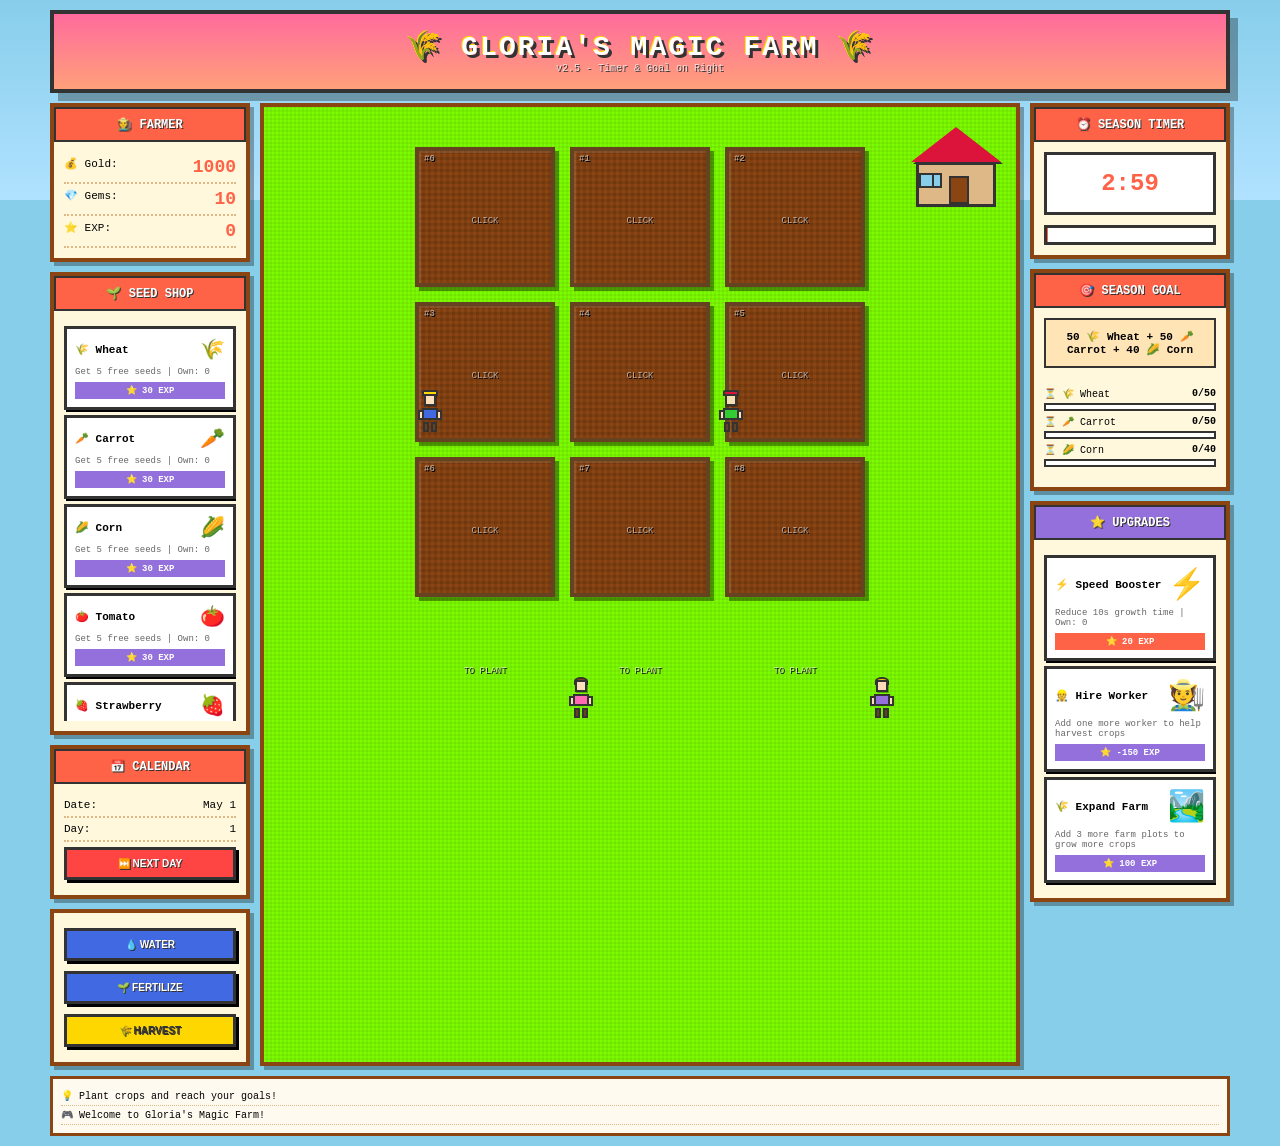
==== commit d9c4d51b: "Move Season Goal to right panel alongside timer" ====
--- a/kairosoft-style-game.html
+++ b/kairosoft-style-game.html
@@ -861,7 +861,7 @@
     <div id="game">
         <div id="header">
             <h1>🌾 GLORIA'S MAGIC FARM 🌾</h1>
-            <div class="version">v2.4 - Timer Moved to Right</div>
+            <div class="version">v2.5 - Timer & Goal on Right</div>
         </div>
 
         <div id="main-area">
@@ -902,16 +902,6 @@
                 </div>
 
                 <div class="panel" style="margin-top:10px;">
-                    <div class="panel-title">🎯 SEASON GOAL</div>
-                    <div id="goal-text" style="text-align:center;padding:10px;font-weight:bold;font-size:11px;background:#FFE4B5;border:2px solid #333;margin-bottom:10px;">
-                        Loading...
-                    </div>
-                    <div id="progress-details" style="padding:5px 0;">
-                        <!-- Progress bars will be inserted here -->
-                    </div>
-                </div>
-
-                <div class="panel" style="margin-top:10px;">
                     <button class="btn btn-blue" onclick="game.waterAll()">💧 WATER</button>
                     <button class="btn btn-blue" onclick="game.fertAll()">🌱 FERTILIZE</button>
                     <button class="btn btn-yellow" onclick="game.harvestAll()">🌾 HARVEST</button>
@@ -935,7 +925,7 @@
                 <div id="farm-grid"></div>
             </div>
 
-            <!-- Right Panel - Timer & Upgrades -->
+            <!-- Right Panel - Timer, Goal & Upgrades -->
             <div>
                 <div class="panel">
                     <div class="panel-title">⏰ SEASON TIMER</div>
@@ -944,6 +934,16 @@
                     </div>
                     <div class="progress-bar">
                         <div class="progress-fill" id="season-progress-bar" style="width:0%;background:#FF6347;"></div>
+                    </div>
+                </div>
+
+                <div class="panel" style="margin-top:10px;">
+                    <div class="panel-title">🎯 SEASON GOAL</div>
+                    <div id="goal-text" style="text-align:center;padding:10px;font-weight:bold;font-size:11px;background:#FFE4B5;border:2px solid #333;margin-bottom:10px;">
+                        Loading...
+                    </div>
+                    <div id="progress-details" style="padding:5px 0;">
+                        <!-- Progress bars will be inserted here -->
                     </div>
                 </div>
 
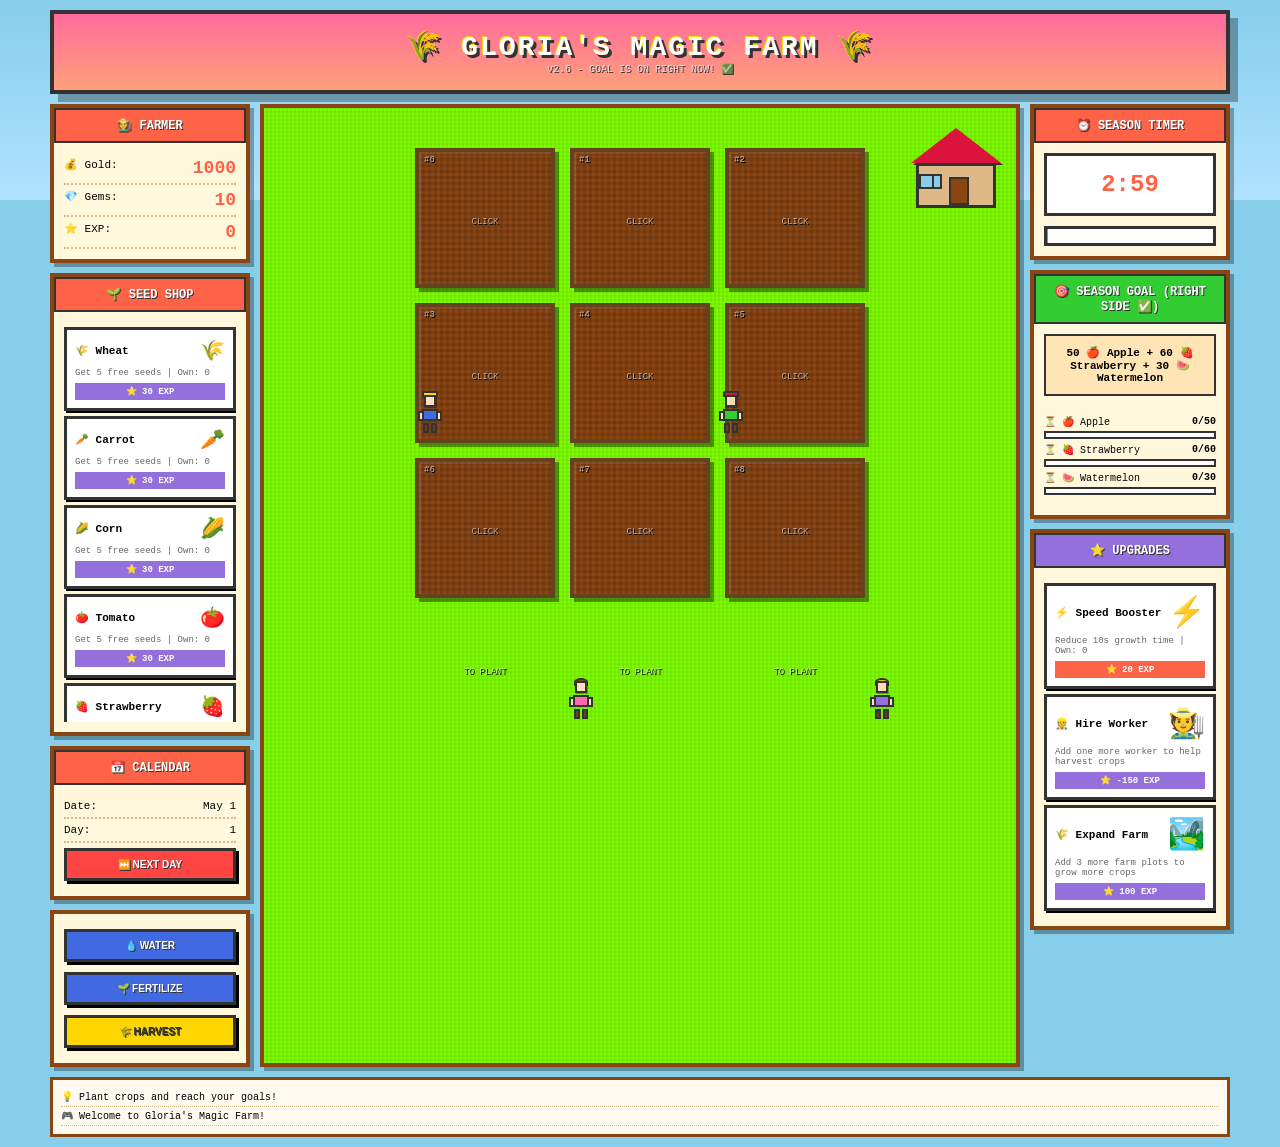
==== commit 3146fa0f: "Add visual confirmation that Season Goal is on right side" ====
--- a/kairosoft-style-game.html
+++ b/kairosoft-style-game.html
@@ -861,7 +861,7 @@
     <div id="game">
         <div id="header">
             <h1>🌾 GLORIA'S MAGIC FARM 🌾</h1>
-            <div class="version">v2.5 - Timer & Goal on Right</div>
+            <div class="version">v2.6 - GOAL IS ON RIGHT NOW! ✅</div>
         </div>
 
         <div id="main-area">
@@ -938,7 +938,7 @@
                 </div>
 
                 <div class="panel" style="margin-top:10px;">
-                    <div class="panel-title">🎯 SEASON GOAL</div>
+                    <div class="panel-title" style="background:#32CD32;">🎯 SEASON GOAL (RIGHT SIDE ✅)</div>
                     <div id="goal-text" style="text-align:center;padding:10px;font-weight:bold;font-size:11px;background:#FFE4B5;border:2px solid #333;margin-bottom:10px;">
                         Loading...
                     </div>
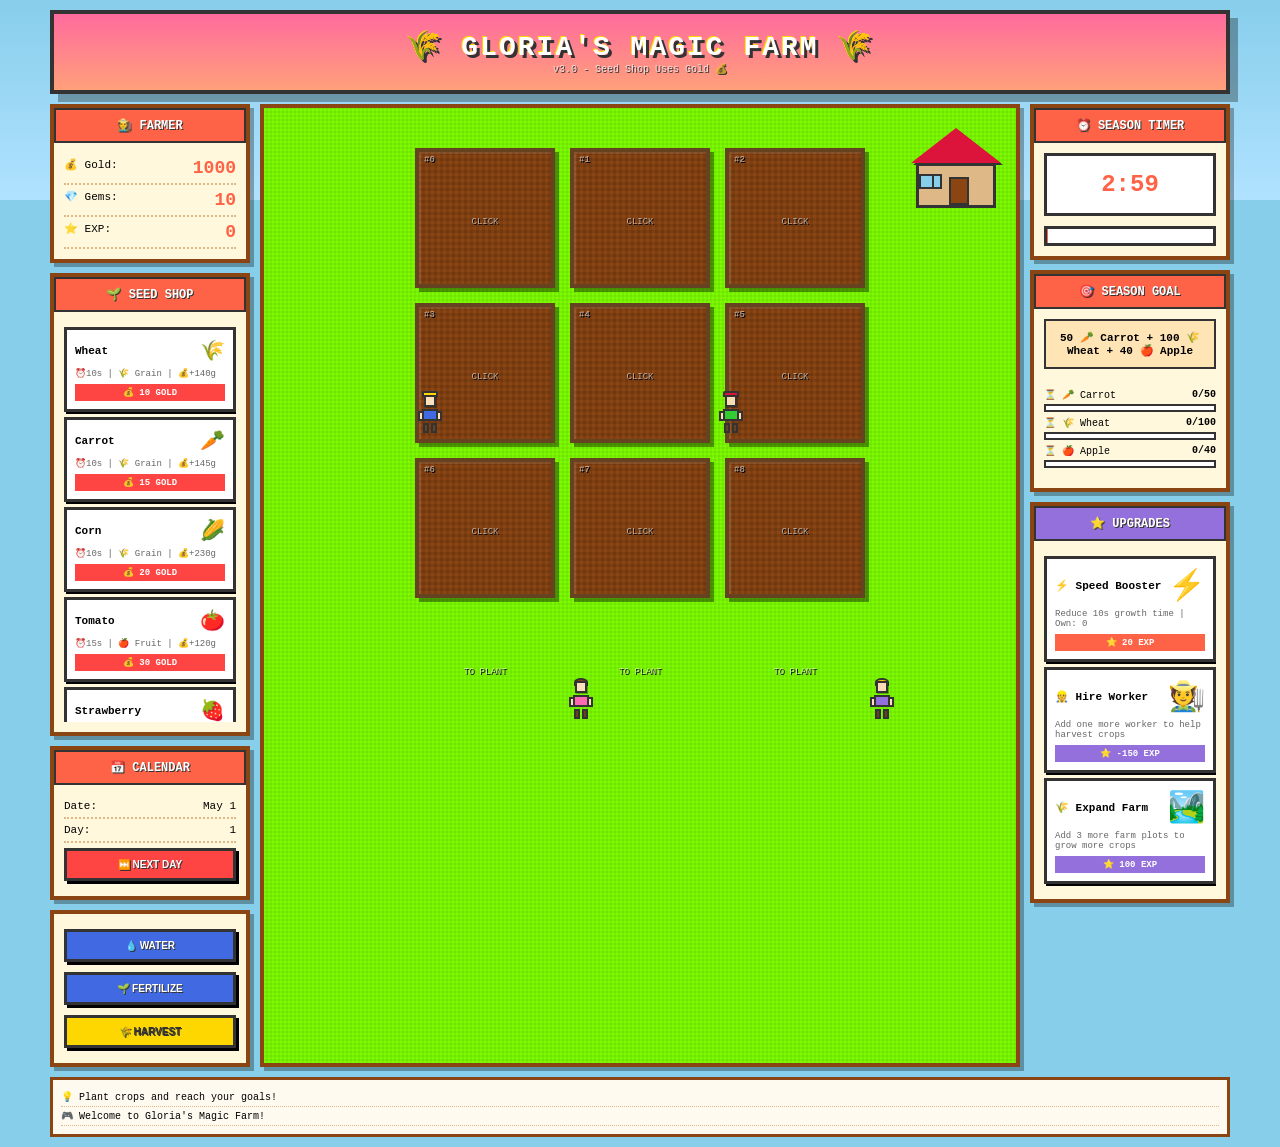
==== commit a3da8019: "Change Seed Shop to use gold for immediate planting with countdown and auto-harvest" ====
--- a/kairosoft-style-game.html
+++ b/kairosoft-style-game.html
@@ -861,7 +861,7 @@
     <div id="game">
         <div id="header">
             <h1>🌾 GLORIA'S MAGIC FARM 🌾</h1>
-            <div class="version">v2.6 - GOAL IS ON RIGHT NOW! ✅</div>
+            <div class="version">v3.0 - Seed Shop Uses Gold 💰</div>
         </div>
 
         <div id="main-area">
@@ -938,7 +938,7 @@
                 </div>
 
                 <div class="panel" style="margin-top:10px;">
-                    <div class="panel-title" style="background:#32CD32;">🎯 SEASON GOAL (RIGHT SIDE ✅)</div>
+                    <div class="panel-title">🎯 SEASON GOAL</div>
                     <div id="goal-text" style="text-align:center;padding:10px;font-weight:bold;font-size:11px;background:#FFE4B5;border:2px solid #333;margin-bottom:10px;">
                         Loading...
                     </div>
@@ -1695,25 +1695,6 @@
         this.renderSeedShop();
     }
 
-    buySeedPack(cropName){
-        const cost=30;
-        if(this.exp<cost){
-            alert('Not enough EXP! Need '+cost+' EXP');
-            return;
-        }
-
-        this.exp-=cost;
-
-        // Add seeds to inventory (free planting)
-        if(!this.seedInventory)this.seedInventory={};
-        this.seedInventory[cropName]=(this.seedInventory[cropName]||0)+5;
-
-        this.log('✅ Bought 5 '+cropName+' seeds!');
-        this.render();
-        this.renderShop();
-        this.renderSeedShop();
-    }
-
     buySpeedBooster(){
         const cost=20;
         if(this.exp<cost){
@@ -1831,13 +1812,17 @@
         const s=document.getElementById('seed-shop');
         s.innerHTML = ''; // Clear existing content
 
-        const seedCost=30;
         for(const[name,crop]of Object.entries(CROPS)){
             const d=document.createElement('div');
             d.className='shop-item';
-            const owned = (this.seedInventory && this.seedInventory[name]) || 0;
-            d.innerHTML='<div class="shop-header"><span class="shop-name">'+crop.icon+' '+name+'</span><span class="shop-icon" style="font-size:20px;">'+crop.icon+'</span></div><div class="shop-info">Get 5 free seeds | Own: '+owned+'</div><div class="shop-price" style="background:#9370DB;">⭐ '+seedCost+' EXP</div>';
-            d.onclick=()=>this.buySeedPack(name);
+            const pr=crop.yield*crop.sell-crop.price;
+            const typeLabel = crop.type === 'grain' ? '🌾 Grain' : '🍎 Fruit';
+            d.innerHTML='<div class="shop-header"><span class="shop-name">'+name+'</span><span class="shop-icon">'+crop.icon+'</span></div><div class="shop-info">⏰'+crop.time+'s | '+typeLabel+' | 💰+'+pr+'g</div><div class="shop-price">💰 '+crop.price+' GOLD</div>';
+            d.onclick=()=>{
+                const e=this.plots.find(p=>!p.crop);
+                if(!e)return alert('No empty plots!');
+                this.plant(name,e.id);
+            };
             s.appendChild(d);
         }
     }
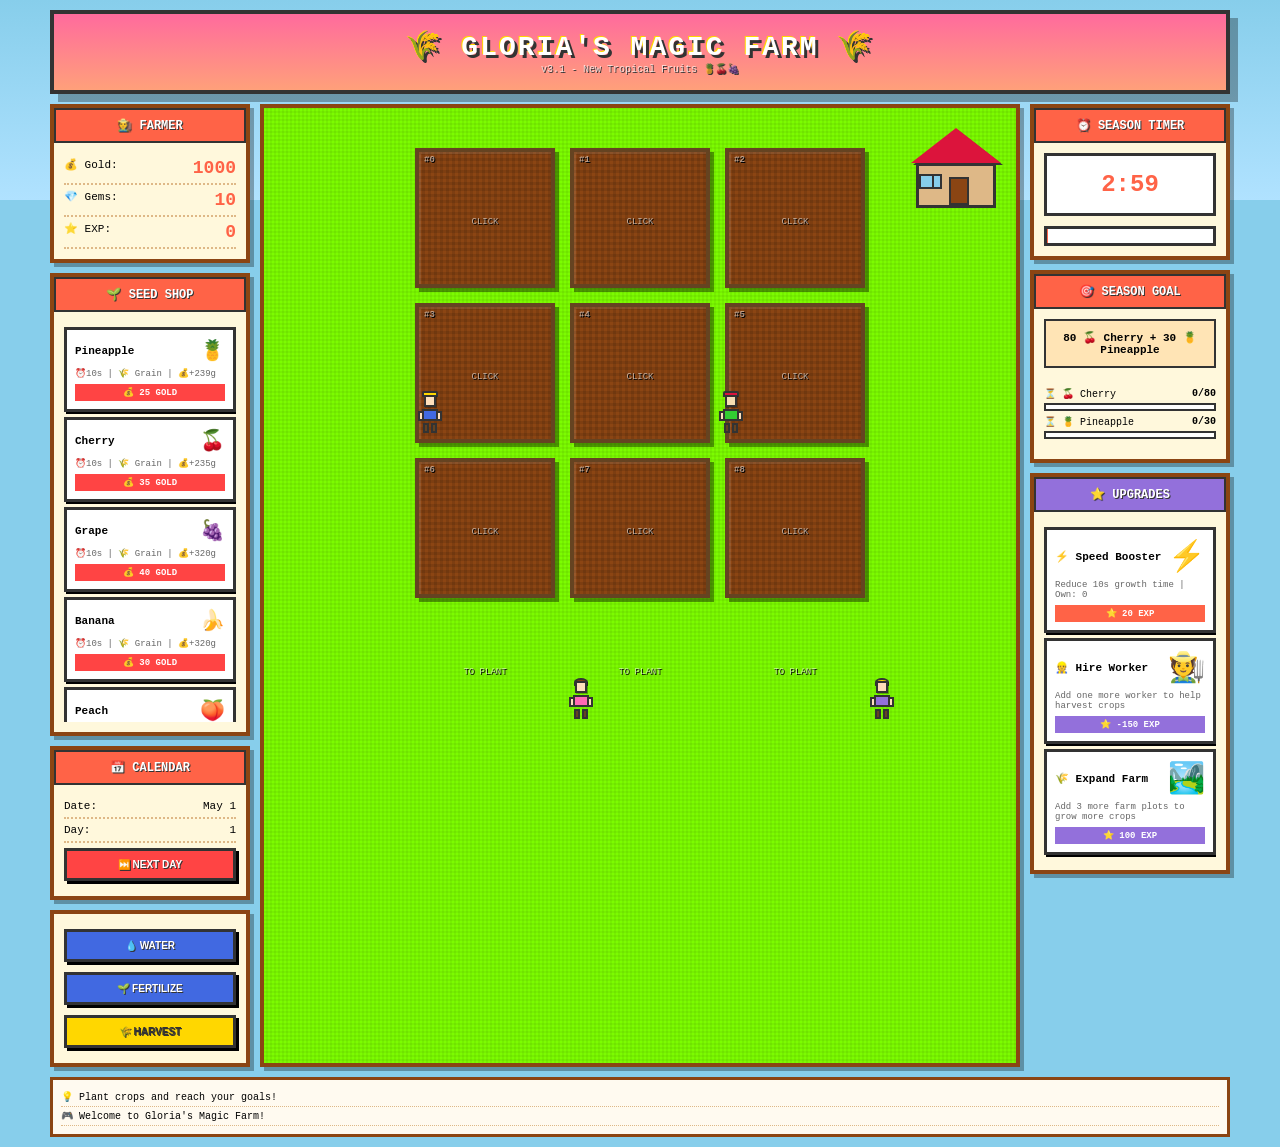
==== commit 9f2e522c: "Replace crops with 10 new tropical fruits: Pineapple, Cherry, Grape, Banana, Peach, Lemon, Coconut, " ====
--- a/kairosoft-style-game.html
+++ b/kairosoft-style-game.html
@@ -861,7 +861,7 @@
     <div id="game">
         <div id="header">
             <h1>🌾 GLORIA'S MAGIC FARM 🌾</h1>
-            <div class="version">v3.0 - Seed Shop Uses Gold 💰</div>
+            <div class="version">v3.1 - New Tropical Fruits 🍍🍒🍇</div>
         </div>
 
         <div id="main-area">
@@ -1019,14 +1019,16 @@
     <script>
 // Crops: type can be 'grain' (10s) or 'fruit' (15s)
 const CROPS={
-    Wheat:{name:"Wheat",icon:"🌾",price:10,time:10,yield:30,sell:5,type:"grain"},
-    Carrot:{name:"Carrot",icon:"🥕",price:15,time:10,yield:20,sell:8,type:"grain"},
-    Corn:{name:"Corn",icon:"🌽",price:20,time:10,yield:25,sell:10,type:"grain"},
-    Tomato:{name:"Tomato",icon:"🍅",price:30,time:15,yield:10,sell:15,type:"fruit"},
-    Strawberry:{name:"Strawberry",icon:"🍓",price:50,time:15,yield:15,sell:20,type:"fruit"},
-    Watermelon:{name:"Watermelon",icon:"🍉",price:80,time:15,yield:8,sell:30,type:"fruit"},
-    Apple:{name:"Apple",icon:"🍎",price:60,time:15,yield:12,sell:25,type:"fruit"},
-    Pumpkin:{name:"Pumpkin",icon:"🎃",price:100,time:15,yield:5,sell:40,type:"fruit"}
+    Pineapple:{name:"Pineapple",icon:"🍍",price:25,time:10,yield:22,sell:12,type:"grain"},
+    Cherry:{name:"Cherry",icon:"🍒",price:35,time:10,yield:18,sell:15,type:"grain"},
+    Grape:{name:"Grape",icon:"🍇",price:40,time:10,yield:20,sell:18,type:"grain"},
+    Banana:{name:"Banana",icon:"🍌",price:30,time:10,yield:25,sell:14,type:"grain"},
+    Peach:{name:"Peach",icon:"🍑",price:45,time:15,yield:12,sell:22,type:"fruit"},
+    Lemon:{name:"Lemon",icon:"🍋",price:50,time:15,yield:15,sell:25,type:"fruit"},
+    Coconut:{name:"Coconut",icon:"🥥",price:70,time:15,yield:10,sell:32,type:"fruit"},
+    Mango:{name:"Mango",icon:"🥭",price:60,time:15,yield:13,sell:28,type:"fruit"},
+    Blueberry:{name:"Blueberry",icon:"🫐",price:55,time:15,yield:14,sell:26,type:"fruit"},
+    Kiwi:{name:"Kiwi",icon:"🥝",price:65,time:15,yield:11,sell:30,type:"fruit"}
 };
 
 const EMOJIS = ['😊', '🤔', '😴', '💪', '❤️', '💰', '🌾', '💦', '🎉', '✨', '🌟', '🌈'];
@@ -1044,80 +1046,80 @@
     // Easy goals (1-2 crops)
     {
         requirements: [
-            {crop: 'Wheat', amount: 100}
+            {crop: 'Pineapple', amount: 100}
         ],
         reward_gold: 500, reward_gems: 5
     },
     {
         requirements: [
-            {crop: 'Carrot', amount: 80},
-            {crop: 'Wheat', amount: 30}
+            {crop: 'Cherry', amount: 80},
+            {crop: 'Pineapple', amount: 30}
         ],
         reward_gold: 700, reward_gems: 7
     },
     {
         requirements: [
-            {crop: 'Tomato', amount: 50},
-            {crop: 'Carrot', amount: 40}
+            {crop: 'Banana', amount: 70},
+            {crop: 'Peach', amount: 40}
         ],
         reward_gold: 800, reward_gems: 8
     },
     // Medium goals (2-3 crops)
     {
         requirements: [
-            {crop: 'Wheat', amount: 50},
-            {crop: 'Carrot', amount: 50},
-            {crop: 'Corn', amount: 40}
+            {crop: 'Pineapple', amount: 50},
+            {crop: 'Cherry', amount: 50},
+            {crop: 'Grape', amount: 40}
         ],
         reward_gold: 900, reward_gems: 9
     },
     {
         requirements: [
-            {crop: 'Carrot', amount: 50},
-            {crop: 'Wheat', amount: 100},
-            {crop: 'Apple', amount: 40}
+            {crop: 'Cherry', amount: 50},
+            {crop: 'Pineapple', amount: 100},
+            {crop: 'Mango', amount: 40}
         ],
         reward_gold: 1200, reward_gems: 12
     },
     {
         requirements: [
-            {crop: 'Tomato', amount: 60},
-            {crop: 'Strawberry', amount: 50}
+            {crop: 'Peach', amount: 60},
+            {crop: 'Lemon', amount: 50}
         ],
         reward_gold: 1100, reward_gems: 11
     },
     // Hard goals (3-4 crops)
     {
         requirements: [
-            {crop: 'Wheat', amount: 80},
-            {crop: 'Carrot', amount: 60},
-            {crop: 'Tomato', amount: 40},
-            {crop: 'Corn', amount: 50}
+            {crop: 'Pineapple', amount: 80},
+            {crop: 'Cherry', amount: 60},
+            {crop: 'Peach', amount: 40},
+            {crop: 'Grape', amount: 50}
         ],
         reward_gold: 1500, reward_gems: 15
     },
     {
         requirements: [
-            {crop: 'Apple', amount: 50},
-            {crop: 'Strawberry', amount: 60},
-            {crop: 'Watermelon', amount: 30}
+            {crop: 'Mango', amount: 50},
+            {crop: 'Lemon', amount: 60},
+            {crop: 'Coconut', amount: 30}
         ],
         reward_gold: 1800, reward_gems: 18
     },
     {
         requirements: [
-            {crop: 'Corn', amount: 70},
-            {crop: 'Tomato', amount: 50},
-            {crop: 'Pumpkin', amount: 20}
+            {crop: 'Grape', amount: 70},
+            {crop: 'Peach', amount: 50},
+            {crop: 'Kiwi', amount: 20}
         ],
         reward_gold: 1400, reward_gems: 14
     },
     {
         requirements: [
-            {crop: 'Wheat', amount: 120},
-            {crop: 'Carrot', amount: 80},
-            {crop: 'Apple', amount: 60},
-            {crop: 'Strawberry', amount: 40}
+            {crop: 'Pineapple', amount: 120},
+            {crop: 'Cherry', amount: 80},
+            {crop: 'Mango', amount: 60},
+            {crop: 'Blueberry', amount: 40}
         ],
         reward_gold: 2000, reward_gems: 20
     }
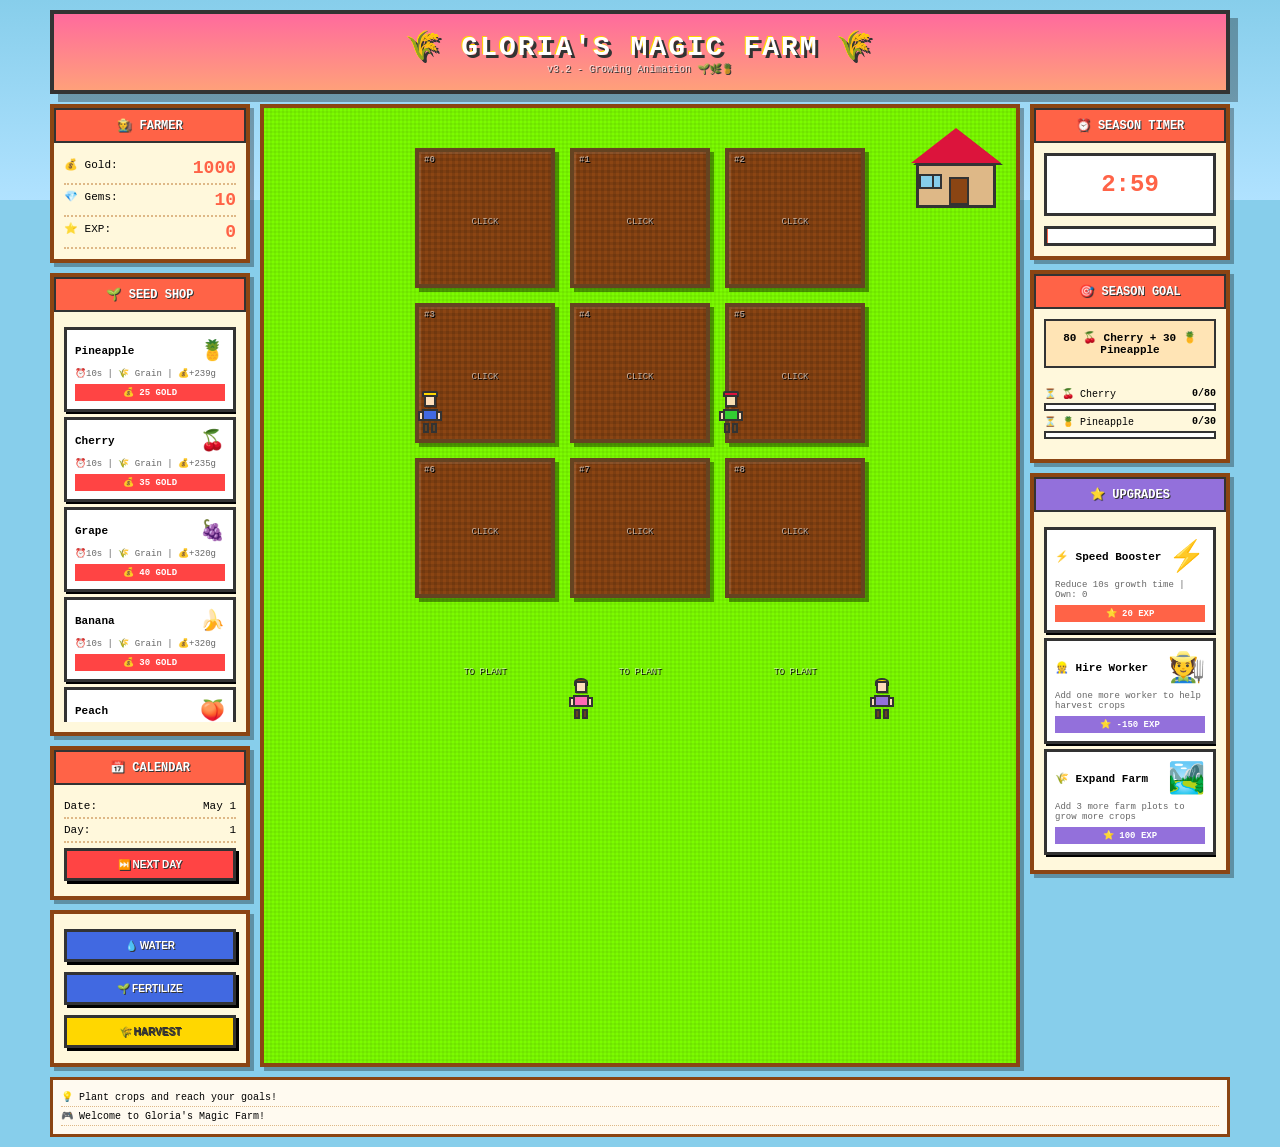
==== commit db0a0a86: "Add plant growth animation: sprout → growing → maturing → ready for harvest" ====
--- a/kairosoft-style-game.html
+++ b/kairosoft-style-game.html
@@ -433,11 +433,47 @@
             font-size: 50px;
             filter: drop-shadow(2px 2px 0 rgba(0,0,0,0.3));
             animation: grow 0.5s;
+            transition: transform 0.3s ease-in-out;
         }
 
         @keyframes grow {
             0% { transform: scale(0); }
             100% { transform: scale(1); }
+        }
+
+        /* Growth stages */
+        .crop-icon.stage-sprout {
+            font-size: 20px;
+            transform: scale(0.5);
+            opacity: 0.7;
+        }
+
+        .crop-icon.stage-growing {
+            font-size: 35px;
+            transform: scale(0.75);
+            opacity: 0.85;
+        }
+
+        .crop-icon.stage-maturing {
+            font-size: 45px;
+            transform: scale(0.9);
+            opacity: 0.95;
+        }
+
+        .crop-icon.stage-ready {
+            font-size: 50px;
+            transform: scale(1);
+            opacity: 1;
+        }
+
+        @keyframes wiggle {
+            0%, 100% { transform: rotate(0deg); }
+            25% { transform: rotate(-3deg); }
+            75% { transform: rotate(3deg); }
+        }
+
+        .plot.growing .crop-icon {
+            animation: wiggle 2s ease-in-out infinite;
         }
 
         .crop-name {
@@ -861,7 +897,7 @@
     <div id="game">
         <div id="header">
             <h1>🌾 GLORIA'S MAGIC FARM 🌾</h1>
-            <div class="version">v3.1 - New Tropical Fruits 🍍🍒🍇</div>
+            <div class="version">v3.2 - Growing Animation 🌱🌿🍍</div>
         </div>
 
         <div id="main-area">
@@ -1771,11 +1807,36 @@
                 const rdy=p.remaining <= 0;
                 d.className='plot '+(rdy?'ready':'growing');
 
+                // Calculate growth progress
+                const totalTime = p.crop.time;
+                const elapsed = totalTime - p.remaining;
+                const progress = elapsed / totalTime;
+
+                // Determine growth stage and icon
+                let cropIcon, growthStage, stageName;
+                if(rdy){
+                    cropIcon = p.crop.icon;
+                    growthStage = 'stage-ready';
+                    stageName = 'Ready!';
+                } else if(progress < 0.33){
+                    cropIcon = '🌱'; // Sprout
+                    growthStage = 'stage-sprout';
+                    stageName = 'Sprouting';
+                } else if(progress < 0.66){
+                    cropIcon = '🌿'; // Growing
+                    growthStage = 'stage-growing';
+                    stageName = 'Growing';
+                } else {
+                    cropIcon = p.crop.icon; // Actual fruit, but smaller
+                    growthStage = 'stage-maturing';
+                    stageName = 'Maturing';
+                }
+
                 const timerHtml = rdy
                     ? '<div class="timer ready">✅ READY!</div>'
                     : '<div class="timer">⏰ '+p.remaining+'s</div>';
 
-                d.innerHTML='<div class="plot-id">#'+i+'</div><div class="crop"><div class="crop-icon">'+p.crop.icon+'</div><div class="crop-name">'+p.crop.name+'</div>'+timerHtml+'</div>';
+                d.innerHTML='<div class="plot-id">#'+i+'</div><div class="crop"><div class="crop-icon '+growthStage+'">'+cropIcon+'</div><div class="crop-name">'+p.crop.name+' - '+stageName+'</div>'+timerHtml+'</div>';
             }else{
                 d.className='plot';
                 d.innerHTML='<div class="plot-id">#'+i+'</div><div class="empty-plot">CLICK<br>TO PLANT</div>';
@@ -1848,10 +1909,30 @@
                     buttonsHtml+='<div style="text-align:center;font-size:10px;margin-top:5px;color:#666;">You have '+this.speedBoosters+' booster(s)</div>';
                 }
             }
+            // Calculate growth stage for modal
+            const totalTime = p.crop.time;
+            const elapsed = totalTime - p.remaining;
+            const progress = elapsed / totalTime;
+            const progressPct = Math.floor(progress * 100);
+
+            let stageText;
+            if(rdy){
+                stageText = '✅ Ready to Harvest!';
+            } else if(progress < 0.33){
+                stageText = '🌱 Sprouting (Early Stage)';
+            } else if(progress < 0.66){
+                stageText = '🌿 Growing (Mid Stage)';
+            } else {
+                stageText = '🌺 Maturing (Late Stage)';
+            }
+
             b.innerHTML='<div style="text-align:center;margin:20px 0;"><div style="font-size:60px;">'+p.crop.icon+'</div><h3>'+p.crop.name+'</h3></div>'
             +'<div class="stat-line"><span>Type:</span><span>'+typeLabel+'</span></div>'
-            +'<div class="stat-line"><span>Time:</span><span>'+p.crop.time+' seconds</span></div>'
-            +'<div class="stat-line"><span>Status:</span><span>'+(rdy?'✅ READY':'⏰ '+p.remaining+' seconds remaining')+'</span></div>'
+            +'<div class="stat-line"><span>Growth Time:</span><span>'+p.crop.time+' seconds</span></div>'
+            +'<div class="stat-line"><span>Growth Stage:</span><span>'+stageText+'</span></div>'
+            +'<div class="stat-line"><span>Progress:</span><span>'+progressPct+'%</span></div>'
+            +'<div style="margin:10px 0;"><div style="height:12px;background:#ddd;border:2px solid #333;border-radius:6px;overflow:hidden;"><div style="height:100%;width:'+progressPct+'%;background:linear-gradient(90deg, #32CD32, #FFD700);transition:width 0.3s;"></div></div></div>'
+            +'<div class="stat-line"><span>Time Remaining:</span><span>'+(rdy?'✅ READY':'⏰ '+p.remaining+'s')+'</span></div>'
             +'<div style="margin-top:15px;">'+buttonsHtml+'</div>';
         }else{
             b.innerHTML='<p style="text-align:center;margin:20px 0;">Choose a crop to plant:</p><div id="crops"></div>';
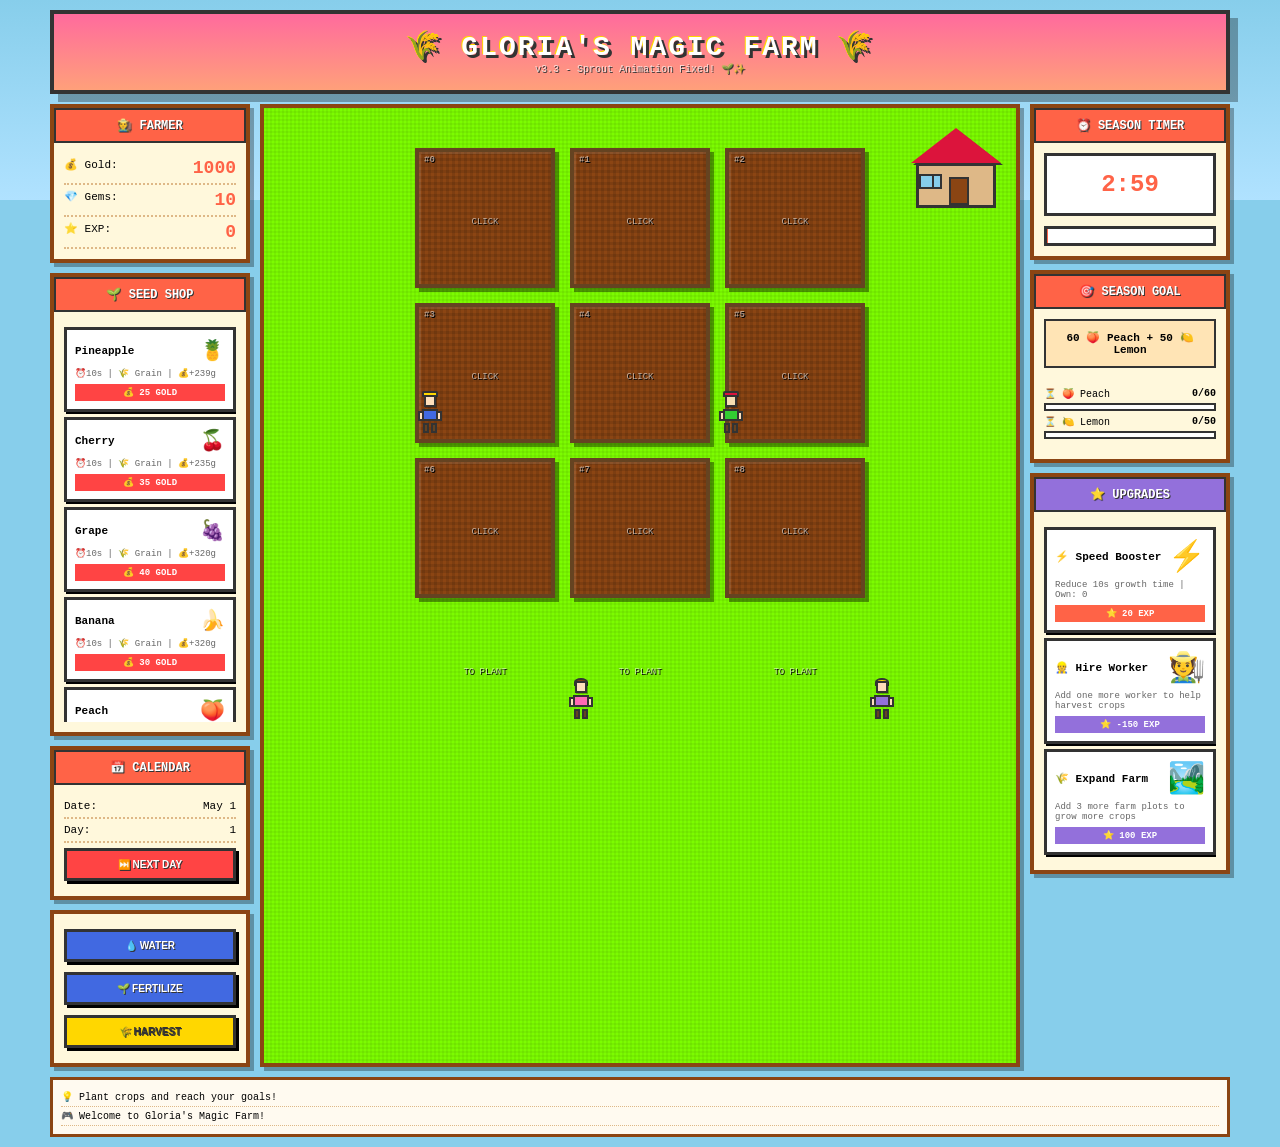
==== commit 29c09677: "Enhance sprout visibility: larger sprout icon, pop animation, and stage-based plot colors" ====
--- a/kairosoft-style-game.html
+++ b/kairosoft-style-game.html
@@ -395,10 +395,23 @@
         }
 
         .plot.growing {
-            background: #6B8E23;
+            background: #8B7355;
             background-image:
-                repeating-linear-gradient(0deg, transparent, transparent 3px, rgba(0,0,0,0.1) 3px, rgba(0,0,0,0.1) 6px),
-                repeating-linear-gradient(90deg, transparent, transparent 3px, rgba(0,0,0,0.1) 3px, rgba(0,0,0,0.1) 6px);
+                repeating-linear-gradient(0deg, transparent, transparent 3px, rgba(0,0,0,0.15) 3px, rgba(0,0,0,0.15) 6px),
+                repeating-linear-gradient(90deg, transparent, transparent 3px, rgba(0,0,0,0.15) 3px, rgba(0,0,0,0.15) 6px);
+            transition: background 0.5s;
+        }
+
+        .plot.growing.sprouting {
+            background: #A0826D;
+        }
+
+        .plot.growing.planted {
+            background: #8B7355;
+        }
+
+        .plot.growing.maturing {
+            background: #9ACD32;
         }
 
         .plot.ready {
@@ -443,27 +456,40 @@
 
         /* Growth stages */
         .crop-icon.stage-sprout {
-            font-size: 20px;
-            transform: scale(0.5);
-            opacity: 0.7;
+            font-size: 30px;
+            transform: scale(0.7);
+            opacity: 0.8;
+            animation: sproutPop 0.5s ease-out;
+        }
+
+        @keyframes sproutPop {
+            0% { transform: scale(0); opacity: 0; }
+            50% { transform: scale(0.9); }
+            100% { transform: scale(0.7); opacity: 0.8; }
         }
 
         .crop-icon.stage-growing {
-            font-size: 35px;
-            transform: scale(0.75);
-            opacity: 0.85;
+            font-size: 38px;
+            transform: scale(0.8);
+            opacity: 0.9;
         }
 
         .crop-icon.stage-maturing {
-            font-size: 45px;
-            transform: scale(0.9);
-            opacity: 0.95;
+            font-size: 46px;
+            transform: scale(0.95);
+            opacity: 0.98;
         }
 
         .crop-icon.stage-ready {
             font-size: 50px;
             transform: scale(1);
             opacity: 1;
+            animation: readyBounce 0.5s ease-out;
+        }
+
+        @keyframes readyBounce {
+            0%, 100% { transform: scale(1); }
+            50% { transform: scale(1.1); }
         }
 
         @keyframes wiggle {
@@ -897,7 +923,7 @@
     <div id="game">
         <div id="header">
             <h1>🌾 GLORIA'S MAGIC FARM 🌾</h1>
-            <div class="version">v3.2 - Growing Animation 🌱🌿🍍</div>
+            <div class="version">v3.3 - Sprout Animation Fixed! 🌱✨</div>
         </div>
 
         <div id="main-area">
@@ -1805,7 +1831,6 @@
             const d=document.getElementById('plot-'+i);
             if(p.crop){
                 const rdy=p.remaining <= 0;
-                d.className='plot '+(rdy?'ready':'growing');
 
                 // Calculate growth progress
                 const totalTime = p.crop.time;
@@ -1813,24 +1838,30 @@
                 const progress = elapsed / totalTime;
 
                 // Determine growth stage and icon
-                let cropIcon, growthStage, stageName;
+                let cropIcon, growthStage, stageName, plotClass;
                 if(rdy){
                     cropIcon = p.crop.icon;
                     growthStage = 'stage-ready';
                     stageName = 'Ready!';
+                    plotClass = 'plot ready';
                 } else if(progress < 0.33){
                     cropIcon = '🌱'; // Sprout
                     growthStage = 'stage-sprout';
                     stageName = 'Sprouting';
+                    plotClass = 'plot growing sprouting';
                 } else if(progress < 0.66){
                     cropIcon = '🌿'; // Growing
                     growthStage = 'stage-growing';
                     stageName = 'Growing';
+                    plotClass = 'plot growing planted';
                 } else {
                     cropIcon = p.crop.icon; // Actual fruit, but smaller
                     growthStage = 'stage-maturing';
                     stageName = 'Maturing';
+                    plotClass = 'plot growing maturing';
                 }
+
+                d.className = plotClass;
 
                 const timerHtml = rdy
                     ? '<div class="timer ready">✅ READY!</div>'
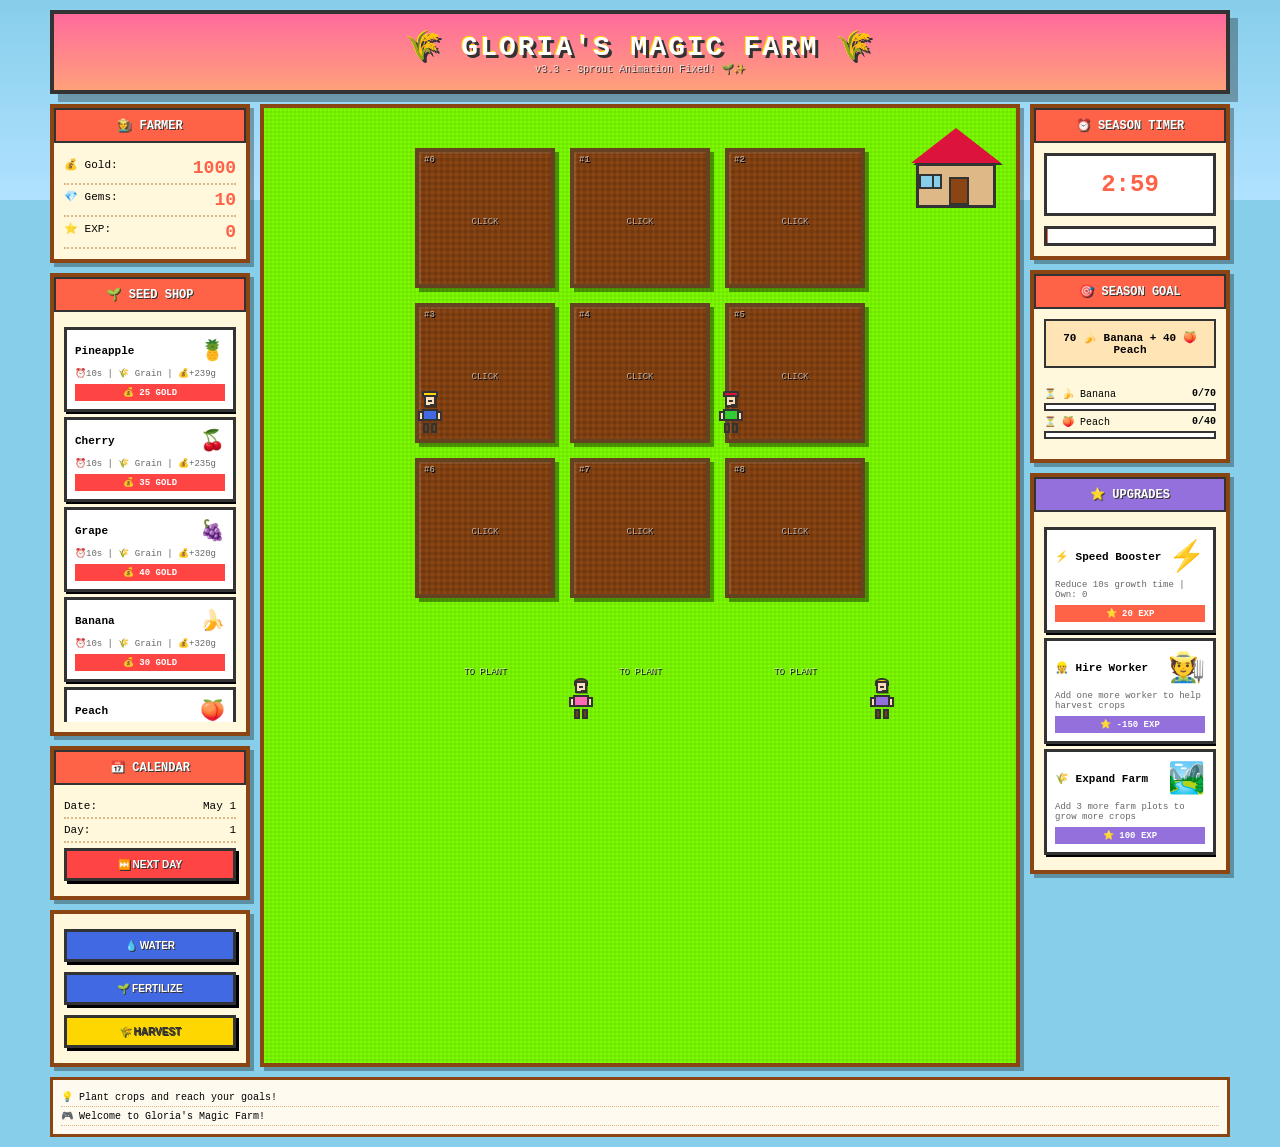
==== commit 2371c83f: "Add pixel art facial expressions to workers - Add pixel art eyes (2x2px) with expression states: nor" ====
--- a/kairosoft-style-game.html
+++ b/kairosoft-style-game.html
@@ -248,6 +248,78 @@
             top: 0;
             left: 10px;
             box-shadow: 1px 1px 0 rgba(0,0,0,0.3);
+        }
+
+        /* Pixel art eyes */
+        .char-eye {
+            width: 2px;
+            height: 2px;
+            background: #333;
+            position: absolute;
+            top: 3px;
+        }
+
+        .char-eye.left { left: 2px; }
+        .char-eye.right { right: 2px; }
+
+        /* Eye expressions */
+        .char-eye.happy {
+            height: 1px;
+            top: 4px;
+        }
+
+        .char-eye.closed {
+            height: 1px;
+            background: #333;
+        }
+
+        .char-eye.surprised {
+            width: 3px;
+            height: 3px;
+            border-radius: 50%;
+        }
+
+        /* Pixel art mouth */
+        .char-mouth {
+            width: 4px;
+            height: 1px;
+            background: #333;
+            position: absolute;
+            top: 7px;
+            left: 4px;
+        }
+
+        /* Mouth expressions */
+        .char-mouth.smile {
+            height: 2px;
+            border-radius: 0 0 2px 2px;
+            background: transparent;
+            border-bottom: 1px solid #333;
+            border-left: 1px solid #333;
+            border-right: 1px solid #333;
+        }
+
+        .char-mouth.open {
+            width: 3px;
+            height: 3px;
+            border-radius: 50%;
+            left: 4.5px;
+            top: 6px;
+        }
+
+        .char-mouth.work {
+            width: 3px;
+            left: 4.5px;
+        }
+
+        /* Expression animations */
+        @keyframes blink {
+            0%, 90%, 100% { height: 2px; }
+            95% { height: 1px; }
+        }
+
+        .character:not(.working) .char-eye {
+            animation: blink 3s infinite;
         }
 
         /* Hat */
@@ -1270,7 +1342,11 @@
                 <div class="emoji-bubble"></div>
                 <div class="character-body">
                     ${topHead}
-                    <div class="char-head" style="${headStyle}"></div>
+                    <div class="char-head" style="${headStyle}">
+                        <div class="char-eye left"></div>
+                        <div class="char-eye right"></div>
+                        <div class="char-mouth"></div>
+                    </div>
                     <div class="char-torso" style="background: ${config.shirt}"></div>
                     <div class="char-arm left"></div>
                     <div class="char-arm right"></div>
@@ -1334,6 +1410,11 @@
         char.y = newY;
         char.moving = true;
 
+        // Random expression while walking
+        const expressions = ['neutral', 'neutral', 'happy'];
+        const randomExpression = expressions[Math.floor(Math.random() * expressions.length)];
+        this.setExpression(charIndex, randomExpression);
+
         elem.classList.add('walking');
         elem.style.left = newX + '%';
         elem.style.top = newY + '%';
@@ -1341,6 +1422,7 @@
         setTimeout(() => {
             elem.classList.remove('walking');
             char.moving = false;
+            this.resetExpression(charIndex);
         }, 1500);
     }
 
@@ -1355,6 +1437,49 @@
         setTimeout(() => {
             bubble.classList.remove('show');
         }, 2000);
+    }
+
+    setExpression(charIndex, expression) {
+        const char = this.characters[charIndex];
+        const leftEye = char.element.querySelector('.char-eye.left');
+        const rightEye = char.element.querySelector('.char-eye.right');
+        const mouth = char.element.querySelector('.char-mouth');
+
+        // Remove all expression classes
+        leftEye.className = 'char-eye left';
+        rightEye.className = 'char-eye right';
+        mouth.className = 'char-mouth';
+
+        // Add new expression classes
+        switch(expression) {
+            case 'happy':
+                leftEye.classList.add('happy');
+                rightEye.classList.add('happy');
+                mouth.classList.add('smile');
+                break;
+            case 'working':
+                mouth.classList.add('work');
+                char.element.classList.add('working');
+                break;
+            case 'surprised':
+                leftEye.classList.add('surprised');
+                rightEye.classList.add('surprised');
+                mouth.classList.add('open');
+                break;
+            case 'tired':
+                leftEye.classList.add('closed');
+                rightEye.classList.add('closed');
+                break;
+            default:
+                // neutral expression (default)
+                break;
+        }
+    }
+
+    resetExpression(charIndex) {
+        const char = this.characters[charIndex];
+        char.element.classList.remove('working');
+        this.setExpression(charIndex, 'neutral');
     }
 
     checkReadyCrops() {
@@ -1379,6 +1504,9 @@
         plot.crop.harvesting = true;
         char.busy = true;
 
+        // Surprised expression when noticing ready crop
+        this.setExpression(charIndex, 'surprised');
+
         // Move character to plot
         const plotElem = document.getElementById('plot-' + plotId);
         const rect = plotElem.getBoundingClientRect();
@@ -1398,13 +1526,24 @@
         setTimeout(() => {
             char.element.classList.remove('walking');
             char.moving = false;
+
+            // Working expression while harvesting
+            this.setExpression(charIndex, 'working');
             this.showEmoji(charIndex, '🌾');
 
             // Perform harvest after 1 second
             setTimeout(() => {
                 this.harvest(plotId);
                 char.busy = false;
+
+                // Happy expression after successful harvest
+                this.setExpression(charIndex, 'happy');
                 this.showEmoji(charIndex, '💰');
+
+                // Reset to neutral after a moment
+                setTimeout(() => {
+                    this.resetExpression(charIndex);
+                }, 2000);
             }, 1000);
         }, 1500);
     }
@@ -1696,7 +1835,11 @@
             <div class="emoji-bubble"></div>
             <div class="character-body">
                 ${topHead}
-                <div class="char-head" style="background:${config.skin}"></div>
+                <div class="char-head" style="background:${config.skin}">
+                    <div class="char-eye left"></div>
+                    <div class="char-eye right"></div>
+                    <div class="char-mouth"></div>
+                </div>
                 <div class="char-torso" style="background:${config.shirt}"></div>
                 <div class="char-arm left"></div>
                 <div class="char-arm right"></div>
